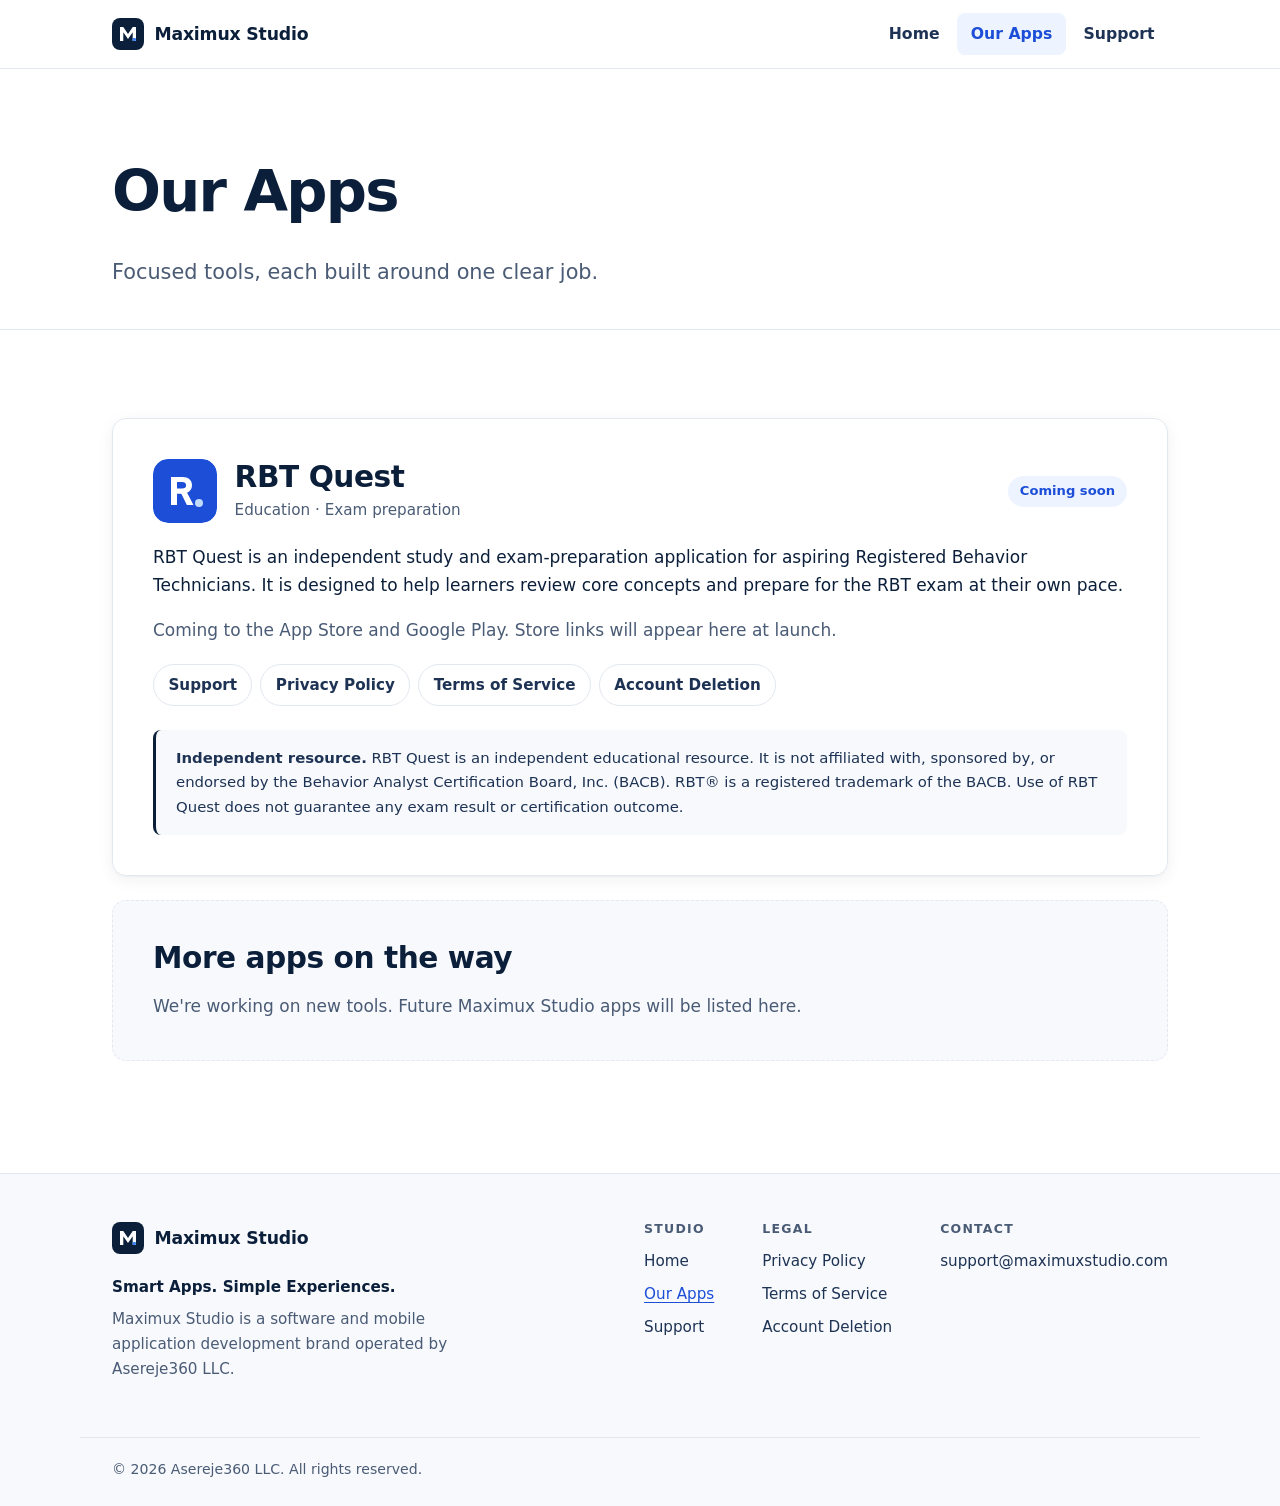
==== site/apps/index.html @ e8732eb9 "Add Maximux Studio static website (draft for review) Co-Authored-By: Claude Opus 5.5 <noreply@anthro" ====
<!doctype html>
<html lang="en">
<head>
  <meta charset="utf-8">
  <meta name="viewport" content="width=device-width, initial-scale=1">
  <meta http-equiv="Content-Security-Policy" content="default-src 'self'; img-src 'self' data:; style-src 'self'; script-src 'self'; base-uri 'self'; form-action 'none'; object-src 'none'">
  <meta name="referrer" content="strict-origin-when-cross-origin">
  <title>Our Apps | Maximux Studio</title>
  <meta name="description" content="Apps by Maximux Studio, including RBT Quest, an independent study and exam-preparation app for aspiring Registered Behavior Technicians.">
  <meta name="robots" content="index, follow">
  <link rel="canonical" href="https://www.maximuxstudio.com/apps/">
  <meta property="og:url" content="https://www.maximuxstudio.com/apps/">
  <meta property="og:type" content="website">
  <meta property="og:site_name" content="Maximux Studio">
  <meta property="og:title" content="Our Apps | Maximux Studio">
  <meta property="og:description" content="Apps by Maximux Studio, including RBT Quest, an independent study and exam-preparation app for aspiring Registered Behavior Technicians.">
  <meta name="twitter:card" content="summary">
  <meta name="theme-color" content="#FFFFFF">
  <meta name="color-scheme" content="light">
  <link rel="icon" href="../assets/img/favicon.svg" type="image/svg+xml">
  <link rel="stylesheet" href="../assets/css/styles.css">
  <script src="../assets/js/main.js" defer></script>
</head>
<body>
  <a class="skip-link" href="#main">Skip to main content</a>
  <header class="site-header">
    <div class="container header-inner">
      <a class="brand" href="../">
        <svg class="brand-mark" viewBox="0 0 32 32" width="32" height="32" aria-hidden="true" focusable="false"><rect width="32" height="32" rx="8" fill="#0B1F3A"/><path d="M8 23V9h3.3l4.7 6.9L20.7 9H24v14h-3.3v-8.7L16 21l-4.7-6.7V23z" fill="#fff"/><rect x="20.5" y="20" width="3.5" height="3" rx="1" fill="#3B82F6"/></svg>
        <span class="brand-name">Maximux Studio</span>
      </a>
      <button class="nav-toggle" type="button" aria-expanded="false" aria-controls="site-nav">
        <span class="nav-toggle-bars" aria-hidden="true"></span>
        <span class="sr-only">Menu</span>
      </button>
      <nav id="site-nav" class="site-nav" aria-label="Primary">
        <ul>
          <li><a href="../">Home</a></li>
          <li><a href="../apps/" aria-current="page">Our Apps</a></li>
          <li><a href="../support/">Support</a></li>
        </ul>
      </nav>
    </div>
  </header>
  
  <main id="main" tabindex="-1">
    <section class="page-header">
      <div class="container">
        <h1>Our Apps</h1>
        <p class="lead">Focused tools, each built around one clear job.</p>
      </div>
    </section>

    <section class="section" aria-label="App list">
      <div class="container">
        <article class="app-card" id="rbt-quest" aria-labelledby="rbt-quest-title">
          <div class="app-card-head">
            <svg class="app-icon" viewBox="0 0 64 64" width="64" height="64" aria-hidden="true" focusable="false"><rect width="64" height="64" rx="15" fill="#1D4ED8"/><path d="M18 46V18h11.5c6 0 9.5 3.2 9.5 8.3 0 3.6-1.8 6.2-4.9 7.4L40.5 46h-6.6l-5.6-11.3H24V46zm6-16.4h5.1c2.6 0 4-1.2 4-3.3s-1.4-3.3-4-3.3H24z" fill="#fff"/><circle cx="46" cy="44" r="4" fill="#BFDBFE"/></svg>
            <div>
              <h2 id="rbt-quest-title">RBT Quest</h2>
              <p class="meta">Education &middot; Exam preparation</p>
            </div>
            <span class="status">Coming soon</span>
          </div>
          <p>RBT Quest is an independent study and exam-preparation application for aspiring Registered Behavior Technicians. It is designed to help learners review core concepts and prepare for the RBT exam at their own pace.</p>
          <p class="store-note">Coming to the App Store and Google Play. Store links will appear here at launch.</p>
          <ul class="app-links">
            <li><a href="../support/">Support</a></li>
            <li><a href="../privacy/">Privacy Policy</a></li>
            <li><a href="../terms/">Terms of Service</a></li>
            <li><a href="../delete-account/">Account Deletion</a></li>
          </ul>
          <aside class="disclaimer" aria-label="Disclaimer">
      <p><strong>Independent resource.</strong> RBT Quest is an independent educational resource. It is not affiliated with, sponsored by, or endorsed by the Behavior Analyst Certification Board, Inc. (BACB). RBT&reg; is a registered trademark of the BACB. Use of RBT Quest does not guarantee any exam result or certification outcome.</p>
    </aside>
        </article>

        <article class="app-card app-card-placeholder" aria-labelledby="future-title">
          <h2 id="future-title">More apps on the way</h2>
          <p>We're working on new tools. Future Maximux Studio apps will be listed here.</p>
        </article>
      </div>
    </section>
  </main>
  <footer class="site-footer">
    <div class="container footer-inner">
      <div class="footer-brand">
        <a class="brand" href="../"><svg class="brand-mark" viewBox="0 0 32 32" width="32" height="32" aria-hidden="true" focusable="false"><rect width="32" height="32" rx="8" fill="#0B1F3A"/><path d="M8 23V9h3.3l4.7 6.9L20.7 9H24v14h-3.3v-8.7L16 21l-4.7-6.7V23z" fill="#fff"/><rect x="20.5" y="20" width="3.5" height="3" rx="1" fill="#3B82F6"/></svg><span class="brand-name">Maximux Studio</span></a>
        <p class="footer-tagline">Smart Apps. Simple Experiences.</p>
        <p class="footer-legal">Maximux Studio is a software and mobile application development brand operated by Asereje360 LLC.</p>
      </div>
      <nav class="footer-nav" aria-label="Footer">
        <div>
          <h2 class="footer-heading">Studio</h2>
          <ul>
          <li><a href="../">Home</a></li>
          <li><a href="../apps/" aria-current="page">Our Apps</a></li>
          <li><a href="../support/">Support</a></li>
          </ul>
        </div>
        <div>
          <h2 class="footer-heading">Legal</h2>
          <ul>
          <li><a href="../privacy/">Privacy Policy</a></li>
          <li><a href="../terms/">Terms of Service</a></li>
          <li><a href="../delete-account/">Account Deletion</a></li>
          </ul>
        </div>
        <div>
          <h2 class="footer-heading">Contact</h2>
          <ul>
            <li><a href="mailto:support@maximuxstudio.com">support@maximuxstudio.com</a></li>
          </ul>
        </div>
      </nav>
    </div>
    <div class="container footer-bottom">
      <p>&copy; 2026 Asereje360 LLC. All rights reserved.</p>
    </div>
  </footer>
</body>
</html>
---- site/assets/css/styles.css ----
/* Maximux Studio — site styles
   Palette: white background, navy text, restrained blue accent.
   No external fonts: the system UI stack keeps the site fast and private. */

:root {
  --navy: #0B1F3A;
  --navy-soft: #1E3354;
  --muted: #4A5B75;
  --blue: #1D4ED8;
  --blue-hover: #1E40AF;
  --blue-light: #3B82F6;
  --blue-tint: #EEF4FF;
  --bg: #FFFFFF;
  --bg-alt: #F7F9FC;
  --border: #E3E8F0;
  --todo-bg: #FFF8E6;
  --todo-border: #F2D58A;
  --todo-text: #6B4E00;

  --font: ui-sans-serif, system-ui, -apple-system, "Segoe UI", Roboto, "Helvetica Neue", Arial, sans-serif;
  --radius: 14px;
  --radius-sm: 8px;
  --container: 1120px;
  --narrow: 760px;
  --gutter: 16px;
  --shadow: 0 1px 2px rgba(11, 31, 58, .04), 0 4px 16px rgba(11, 31, 58, .06);
  color-scheme: light;
}

*, *::before, *::after { box-sizing: border-box; }

html { -webkit-text-size-adjust: 100%; scroll-behavior: smooth; scroll-padding-top: 88px; }
@media (prefers-reduced-motion: reduce) { html { scroll-behavior: auto; } }

body {
  margin: 0;
  font-family: var(--font);
  font-size: 1.0625rem;
  line-height: 1.65;
  color: var(--navy);
  background: var(--bg);
  text-rendering: optimizeLegibility;
  -webkit-font-smoothing: antialiased;
}

img, svg { display: block; max-width: 100%; }

h1, h2, h3 { line-height: 1.2; letter-spacing: -0.015em; margin: 0 0 .5em; color: var(--navy); }
h1 { font-size: clamp(2.1rem, 5.2vw, 3.6rem); font-weight: 750; letter-spacing: -0.03em; }
h2 { font-size: clamp(1.4rem, 2.6vw, 1.85rem); font-weight: 700; }
h3 { font-size: 1.15rem; font-weight: 650; }
p { margin: 0 0 1em; }

a { color: var(--blue); text-underline-offset: .18em; text-decoration-thickness: 1px; }
a:hover { color: var(--blue-hover); }
:focus-visible { outline: 3px solid var(--blue-light); outline-offset: 2px; border-radius: 4px; }

.sr-only {
  position: absolute; width: 1px; height: 1px; padding: 0; margin: -1px;
  overflow: hidden; clip: rect(0 0 0 0); white-space: nowrap; border: 0;
}

.skip-link {
  position: absolute; left: var(--gutter); top: -100px; z-index: 100;
  background: var(--navy); color: #fff; padding: .6rem 1rem; border-radius: var(--radius-sm);
  text-decoration: none; font-weight: 600;
}
.skip-link:focus { top: 12px; color: #fff; }

main:focus { outline: none; }

.container { width: 100%; max-width: var(--container); margin: 0 auto; padding: 0 var(--gutter); }
.narrow > * { max-width: var(--narrow); }
@media (min-width: 768px) { :root { --gutter: 32px; } }

/* ---------- Header ---------- */
.site-header {
  position: sticky; top: 0; z-index: 50;
  background: rgba(255, 255, 255, .92);
  backdrop-filter: saturate(180%) blur(10px);
  -webkit-backdrop-filter: saturate(180%) blur(10px);
  border-bottom: 1px solid var(--border);
}
.header-inner { display: flex; align-items: center; justify-content: space-between; min-height: 68px; gap: 1rem; }

.brand { display: inline-flex; align-items: center; gap: .65rem; color: var(--navy); text-decoration: none; font-weight: 700; }
.brand:hover { color: var(--navy); }
.brand-mark { width: 32px; height: 32px; flex: none; }
.brand-name { font-size: 1.08rem; letter-spacing: -0.01em; }

.site-nav ul { list-style: none; margin: 0; padding: 0; display: flex; gap: .25rem; }
.site-nav a {
  display: block; padding: .5rem .85rem; border-radius: var(--radius-sm);
  color: var(--navy-soft); text-decoration: none; font-weight: 550; font-size: .98rem;
}
.site-nav a:hover { background: var(--bg-alt); color: var(--navy); }
.site-nav a[aria-current="page"] { color: var(--blue); background: var(--blue-tint); }

.nav-toggle {
  display: none; width: 44px; height: 44px; border: 1px solid var(--border); border-radius: var(--radius-sm);
  background: var(--bg); cursor: pointer; align-items: center; justify-content: center;
}
.nav-toggle-bars, .nav-toggle-bars::before, .nav-toggle-bars::after {
  display: block; width: 18px; height: 2px; background: var(--navy); border-radius: 2px; position: relative;
  transition: transform .2s ease, background .2s ease;
}
.nav-toggle-bars::before, .nav-toggle-bars::after { content: ""; position: absolute; left: 0; }
.nav-toggle-bars::before { top: -6px; }
.nav-toggle-bars::after { top: 6px; }
.nav-toggle[aria-expanded="true"] .nav-toggle-bars { background: transparent; }
.nav-toggle[aria-expanded="true"] .nav-toggle-bars::before { transform: translateY(6px) rotate(45deg); }
.nav-toggle[aria-expanded="true"] .nav-toggle-bars::after { transform: translateY(-6px) rotate(-45deg); }

/* Mobile menu only collapses when JS is running; without JS the links stay visible. */
@media (max-width: 719px) {
  .js .nav-toggle { display: inline-flex; }
  .js .site-nav {
    position: absolute; left: 0; right: 0; top: 100%;
    background: var(--bg); border-bottom: 1px solid var(--border); box-shadow: var(--shadow);
    display: none;
  }
  .js .site-nav.is-open { display: block; }
  .js .site-nav ul { flex-direction: column; padding: .5rem var(--gutter) 1rem; }
  .js .site-nav a { padding: .8rem .85rem; font-size: 1.05rem; }
  html:not(.js) .header-inner { flex-wrap: wrap; padding-top: .5rem; padding-bottom: .5rem; }
}

/* ---------- Draft banner ---------- */
.draft-banner { background: var(--todo-bg); border-bottom: 1px solid var(--todo-border); color: var(--todo-text); font-size: .95rem; padding: .75rem 0; }

/* ---------- Hero ---------- */
.hero { padding: clamp(4rem, 11vw, 8.5rem) 0 clamp(3.5rem, 9vw, 7rem); position: relative; overflow: hidden; }
.hero::after {
  content: ""; position: absolute; right: -180px; top: -120px; width: 520px; height: 520px; border-radius: 50%;
  background: radial-gradient(circle, rgba(59, 130, 246, .10), rgba(59, 130, 246, 0) 70%);
  pointer-events: none;
}
.hero-inner { position: relative; z-index: 1; }
.hero h1 { max-width: 860px; }
.eyebrow { text-transform: uppercase; letter-spacing: .14em; font-size: .8rem; font-weight: 700; color: var(--blue); margin-bottom: 1.1rem; }
.accent { color: var(--blue); }
.lead { font-size: clamp(1.1rem, 2vw, 1.3rem); color: var(--muted); max-width: 640px; }
.hero .lead { margin-top: 1.25rem; }

.actions { display: flex; flex-wrap: wrap; gap: .75rem; margin-top: 2rem; }
.btn {
  display: inline-flex; align-items: center; justify-content: center; min-height: 48px; padding: .75rem 1.4rem;
  border-radius: 999px; font-weight: 650; text-decoration: none; border: 1.5px solid transparent;
  transition: background .15s ease, color .15s ease, border-color .15s ease;
}
.btn-primary { background: var(--blue); color: #fff; }
.btn-primary:hover { background: var(--blue-hover); color: #fff; }
.btn-secondary { background: var(--bg); color: var(--navy); border-color: var(--border); }
.btn-secondary:hover { border-color: var(--navy); color: var(--navy); }

/* ---------- Sections ---------- */
.section { padding: clamp(3rem, 7vw, 5.5rem) 0; }
.section-alt { background: var(--bg-alt); border-top: 1px solid var(--border); border-bottom: 1px solid var(--border); }
.section-title { margin-bottom: 1.75rem; }

.page-header { padding: clamp(3rem, 8vw, 5.5rem) 0 clamp(1.5rem, 4vw, 2.5rem); border-bottom: 1px solid var(--border); }
.page-header .lead { margin-bottom: 0; }
.meta { color: var(--muted); font-size: .95rem; margin-bottom: .5rem; }

.grid { display: grid; gap: 1.25rem; }
@media (min-width: 720px) { .grid-3 { grid-template-columns: repeat(3, 1fr); } }

.card { background: var(--bg); border: 1px solid var(--border); border-radius: var(--radius); padding: 1.6rem; }
.card p { color: var(--muted); margin: 0; }

/* Featured app (home) */
.feature {
  display: flex; gap: 1.5rem; align-items: flex-start;
  border: 1px solid var(--border); border-radius: var(--radius); padding: clamp(1.5rem, 4vw, 2.25rem);
  box-shadow: var(--shadow);
}
.feature-body p:last-of-type { margin-bottom: 1rem; }
.app-icon { width: 64px; height: 64px; flex: none; border-radius: 15px; }
@media (max-width: 519px) { .feature { flex-direction: column; } }

.link-arrow { font-weight: 650; text-decoration: none; }
.link-arrow::after { content: " →"; }
.link-arrow:hover { text-decoration: underline; }

/* Apps page */
.app-card {
  border: 1px solid var(--border); border-radius: var(--radius); padding: clamp(1.5rem, 4vw, 2.5rem);
  box-shadow: var(--shadow); margin-bottom: 1.5rem; scroll-margin-top: 96px;
}
.app-card-head { display: flex; align-items: center; gap: 1.1rem; margin-bottom: 1.25rem; flex-wrap: wrap; }
.app-card-head h2 { margin: 0; }
.app-card-head .meta { margin: .15rem 0 0; }
.status {
  margin-left: auto; font-size: .82rem; font-weight: 700; color: var(--blue); background: var(--blue-tint);
  padding: .3rem .75rem; border-radius: 999px;
}
.store-note { color: var(--muted); }
.app-links { list-style: none; padding: 0; margin: 1.25rem 0 1.5rem; display: flex; flex-wrap: wrap; gap: .5rem; }
.app-links a {
  display: inline-block; padding: .45rem .9rem; border: 1px solid var(--border); border-radius: 999px;
  text-decoration: none; font-size: .95rem; font-weight: 550; color: var(--navy-soft);
}
.app-links a:hover { border-color: var(--blue); color: var(--blue); }
.app-card-placeholder { border-style: dashed; box-shadow: none; background: var(--bg-alt); }
.app-card-placeholder p { color: var(--muted); margin: 0; }

.disclaimer {
  background: var(--bg-alt); border-left: 3px solid var(--navy); border-radius: var(--radius-sm);
  padding: 1rem 1.25rem; font-size: .93rem; color: var(--navy-soft);
}
.disclaimer p { margin: 0; }

/* Support */
.contact-card {
  background: var(--blue-tint); border: 1px solid #D6E4FF; border-radius: var(--radius);
  padding: clamp(1.5rem, 4vw, 2.25rem); margin-bottom: 2.5rem;
}
.contact-card h2 { margin-bottom: .25rem; }
.contact-card p { margin-bottom: .25rem; color: var(--muted); }
.contact-email { font-size: clamp(1.2rem, 3.5vw, 1.6rem); font-weight: 700; overflow-wrap: anywhere; }
.contact-email a { text-decoration: none; }
.contact-email a:hover { text-decoration: underline; }
.section h2 + p, .narrow > h2 { margin-top: 0; }
.narrow > h2 { margin-top: 2rem; }
.checklist { padding-left: 1.2rem; margin: 0 0 1em; }
.checklist li { margin-bottom: .35rem; }

/* Legal prose */
.prose h2 { font-size: 1.3rem; margin-top: 2.25rem; }
.toc { background: var(--bg-alt); border: 1px solid var(--border); border-radius: var(--radius); padding: 1.25rem 1.5rem; margin-bottom: 1rem; }
.toc h2 { font-size: .85rem; text-transform: uppercase; letter-spacing: .1em; color: var(--muted); margin: 0 0 .5rem; }
.toc ol { margin: 0; padding-left: 1.2rem; columns: 2 220px; column-gap: 2rem; }
.toc li { margin-bottom: .25rem; break-inside: avoid; }
.toc a { text-decoration: none; }
.toc a:hover { text-decoration: underline; }

.todo {
  background: var(--todo-bg); border: 1px dashed var(--todo-border); border-radius: var(--radius-sm);
  padding: .75rem 1rem; color: var(--todo-text); font-size: .95rem;
}
.todo-label {
  display: inline-block; font-size: .7rem; font-weight: 800; letter-spacing: .08em; text-transform: uppercase;
  background: var(--todo-border); color: var(--todo-text); padding: .1rem .45rem; border-radius: 4px; margin-right: .4rem;
}
.todo-inline { background: var(--todo-bg); color: var(--todo-text); padding: 0 .3rem; border-radius: 4px; }

/* ---------- Footer ---------- */
.site-footer { border-top: 1px solid var(--border); background: var(--bg-alt); padding: 3rem 0 1.5rem; margin-top: 0; font-size: .95rem; }
.footer-inner { display: grid; gap: 2rem; }
@media (min-width: 860px) { .footer-inner { grid-template-columns: 1.2fr 2fr; } }
.footer-tagline { font-weight: 600; margin: .85rem 0 .4rem; }
.footer-legal { color: var(--muted); max-width: 360px; }
.footer-nav { display: flex; flex-wrap: wrap; gap: 1.5rem 3rem; }
@media (min-width: 860px) { .footer-nav { justify-content: flex-end; } }
.footer-heading { font-size: .78rem; text-transform: uppercase; letter-spacing: .1em; color: var(--muted); margin-bottom: .75rem; }
.footer-nav ul { list-style: none; margin: 0; padding: 0; }
.footer-nav li { margin-bottom: .5rem; }
.footer-nav a { color: var(--navy-soft); text-decoration: none; overflow-wrap: break-word; }
.footer-nav a:hover, .footer-nav a[aria-current="page"] { color: var(--blue); text-decoration: underline; }
.footer-bottom { border-top: 1px solid var(--border); margin-top: 2.5rem; padding-top: 1.25rem; color: var(--muted); font-size: .88rem; }
.footer-bottom p { margin: 0; }

@media print {
  .site-header, .site-footer, .skip-link, .draft-banner { display: none; }
  a { color: inherit; }
}
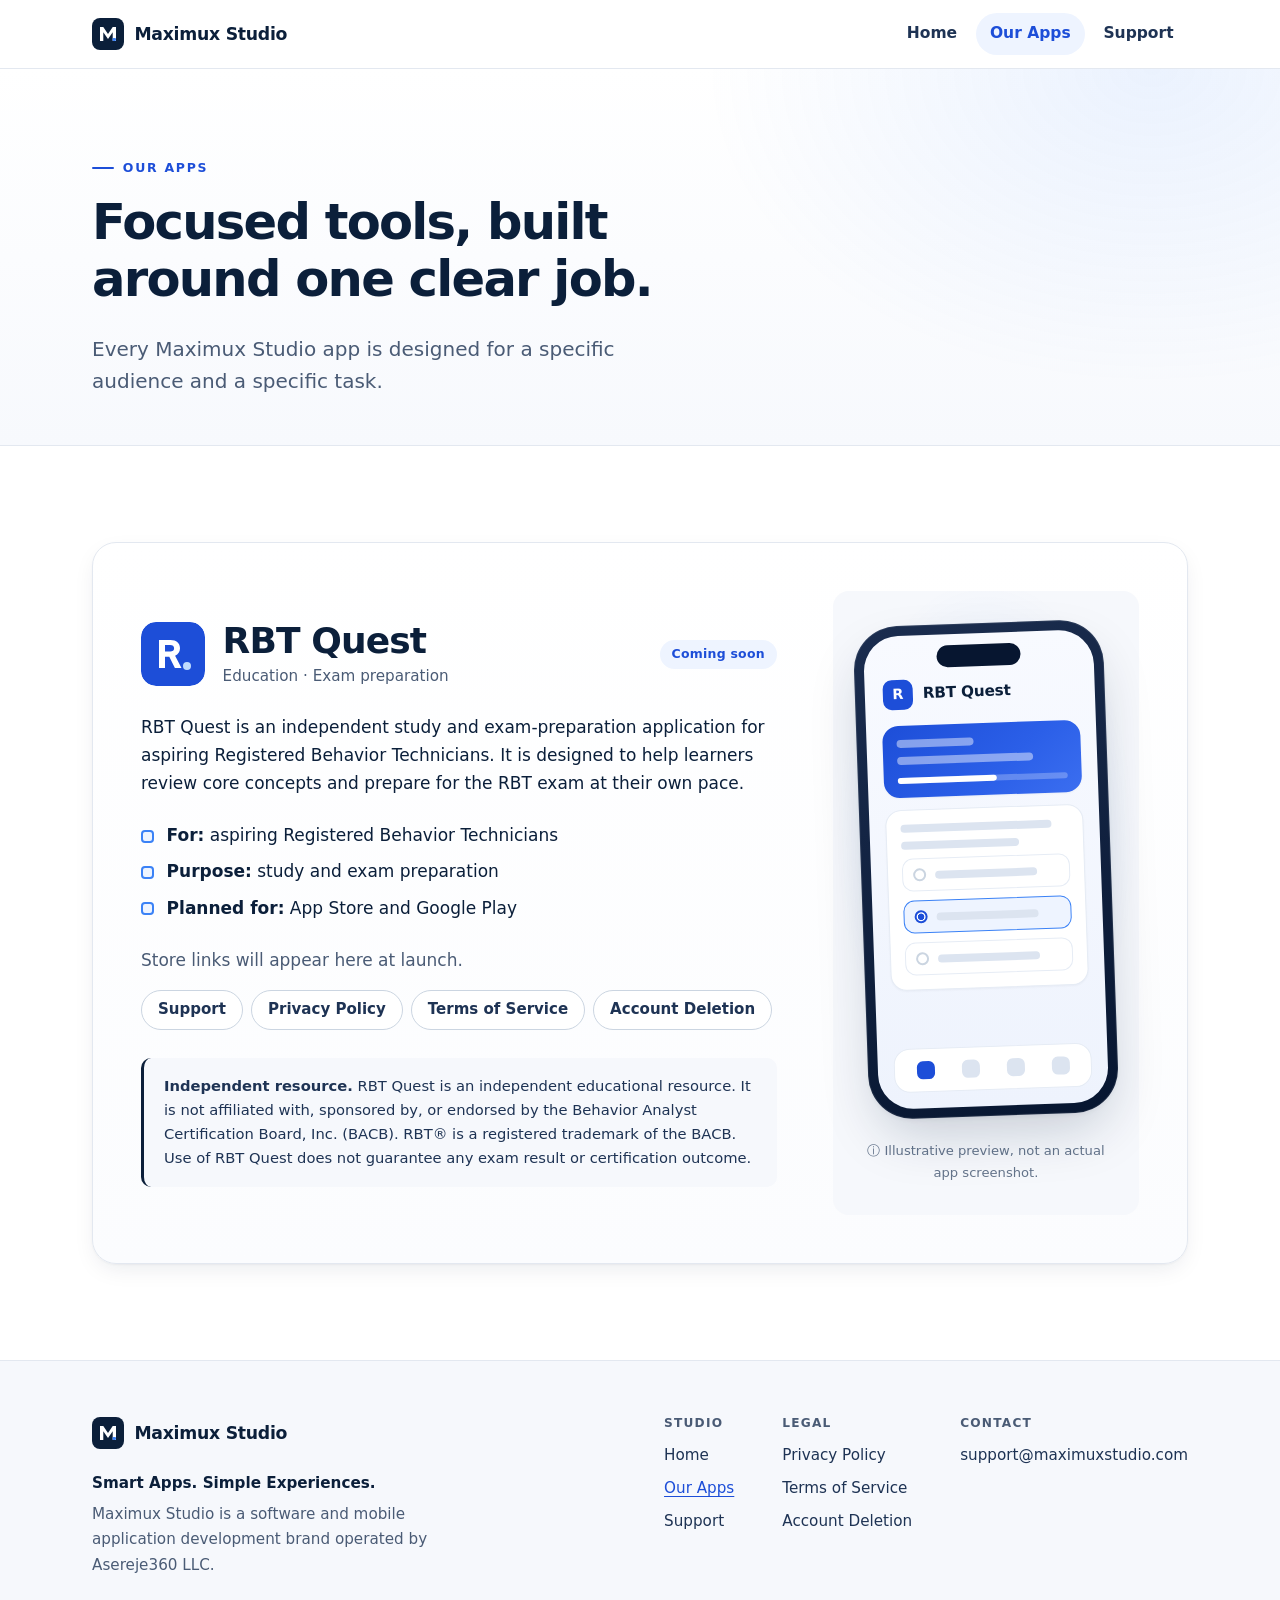
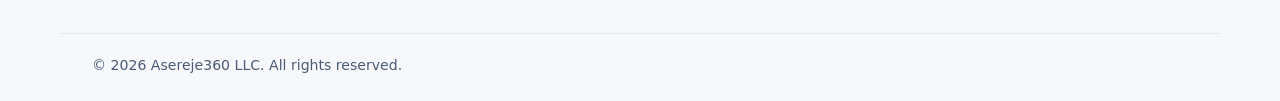
==== commit 3933c9a2: "Refine visual design: split hero with illustrative preview, featured app panel, refreshed Apps and S" ====
--- a/site/apps/index.html
+++ b/site/apps/index.html
@@ -46,38 +46,69 @@
   <main id="main" tabindex="-1">
     <section class="page-header">
       <div class="container">
-        <h1>Our Apps</h1>
-        <p class="lead">Focused tools, each built around one clear job.</p>
+        <p class="eyebrow">Our Apps</p>
+        <h1>Focused tools, built around one clear job.</h1>
+        <p class="lead">Every Maximux Studio app is designed for a specific audience and a specific task.</p>
       </div>
     </section>
 
     <section class="section" aria-label="App list">
       <div class="container">
         <article class="app-card" id="rbt-quest" aria-labelledby="rbt-quest-title">
-          <div class="app-card-head">
-            <svg class="app-icon" viewBox="0 0 64 64" width="64" height="64" aria-hidden="true" focusable="false"><rect width="64" height="64" rx="15" fill="#1D4ED8"/><path d="M18 46V18h11.5c6 0 9.5 3.2 9.5 8.3 0 3.6-1.8 6.2-4.9 7.4L40.5 46h-6.6l-5.6-11.3H24V46zm6-16.4h5.1c2.6 0 4-1.2 4-3.3s-1.4-3.3-4-3.3H24z" fill="#fff"/><circle cx="46" cy="44" r="4" fill="#BFDBFE"/></svg>
-            <div>
-              <h2 id="rbt-quest-title">RBT Quest</h2>
-              <p class="meta">Education &middot; Exam preparation</p>
+          <div class="app-card-main">
+            <div class="app-card-head">
+              <svg class="app-icon" viewBox="0 0 64 64" width="64" height="64" aria-hidden="true" focusable="false"><rect width="64" height="64" rx="15" fill="#1D4ED8"/><path d="M18 46V18h11.5c6 0 9.5 3.2 9.5 8.3 0 3.6-1.8 6.2-4.9 7.4L40.5 46h-6.6l-5.6-11.3H24V46zm6-16.4h5.1c2.6 0 4-1.2 4-3.3s-1.4-3.3-4-3.3H24z" fill="#fff"/><circle cx="46" cy="44" r="4" fill="#BFDBFE"/></svg>
+              <div>
+                <h2 id="rbt-quest-title">RBT Quest</h2>
+                <p class="meta">Education &middot; Exam preparation</p>
+              </div>
+              <span class="status">Coming soon</span>
             </div>
-            <span class="status">Coming soon</span>
+            <p>RBT Quest is an independent study and exam-preparation application for aspiring Registered Behavior Technicians. It is designed to help learners review core concepts and prepare for the RBT exam at their own pace.</p>
+            <ul class="app-facts">
+              <li><strong>For:</strong> aspiring Registered Behavior Technicians</li>
+              <li><strong>Purpose:</strong> study and exam preparation</li>
+              <li><strong>Planned for:</strong> App Store and Google Play</li>
+            </ul>
+            <p class="store-note">Store links will appear here at launch.</p>
+            <ul class="app-links" aria-label="RBT Quest resources">
+              <li><a href="../support/">Support</a></li>
+              <li><a href="../privacy/">Privacy Policy</a></li>
+              <li><a href="../terms/">Terms of Service</a></li>
+              <li><a href="../delete-account/">Account Deletion</a></li>
+            </ul>
+            <aside class="disclaimer" aria-label="Disclaimer">
+              <p><strong>Independent resource.</strong> RBT Quest is an independent educational resource. It is not affiliated with, sponsored by, or endorsed by the Behavior Analyst Certification Board, Inc. (BACB). RBT&reg; is a registered trademark of the BACB. Use of RBT Quest does not guarantee any exam result or certification outcome.</p>
+            </aside>
           </div>
-          <p>RBT Quest is an independent study and exam-preparation application for aspiring Registered Behavior Technicians. It is designed to help learners review core concepts and prepare for the RBT exam at their own pace.</p>
-          <p class="store-note">Coming to the App Store and Google Play. Store links will appear here at launch.</p>
-          <ul class="app-links">
-            <li><a href="../support/">Support</a></li>
-            <li><a href="../privacy/">Privacy Policy</a></li>
-            <li><a href="../terms/">Terms of Service</a></li>
-            <li><a href="../delete-account/">Account Deletion</a></li>
-          </ul>
-          <aside class="disclaimer" aria-label="Disclaimer">
-      <p><strong>Independent resource.</strong> RBT Quest is an independent educational resource. It is not affiliated with, sponsored by, or endorsed by the Behavior Analyst Certification Board, Inc. (BACB). RBT&reg; is a registered trademark of the BACB. Use of RBT Quest does not guarantee any exam result or certification outcome.</p>
-    </aside>
-        </article>
-
-        <article class="app-card app-card-placeholder" aria-labelledby="future-title">
-          <h2 id="future-title">More apps on the way</h2>
-          <p>We're working on new tools. Future Maximux Studio apps will be listed here.</p>
+          <div class="app-card-visual">
+          <figure class="device device-sm">
+            <div class="device-frame" aria-hidden="true">
+              <div class="device-screen">
+                <div class="ds-notch"></div>
+                <div class="ds-header">
+                  <span class="ds-icon">R</span>
+                  <span class="ds-title">RBT Quest</span>
+                </div>
+                <div class="ds-card ds-card-accent">
+                  <span class="sk sk-light w45"></span>
+                  <span class="sk sk-light w80"></span>
+                  <span class="ds-progress"><span></span></span>
+                </div>
+                <div class="ds-card">
+                  <span class="sk w90"></span>
+                  <span class="sk w70"></span>
+                  <span class="ds-option"><span class="ds-radio"></span><span class="sk w60"></span></span>
+                  <span class="ds-option is-selected"><span class="ds-radio"></span><span class="sk w70"></span></span>
+                  <span class="ds-option"><span class="ds-radio"></span><span class="sk w50"></span></span>
+                </div>
+                <div class="ds-tiles"><span class="ds-tile"><span class="sk w60"></span><span class="sk w80"></span></span><span class="ds-tile"><span class="sk w50"></span><span class="sk w70"></span></span></div>
+                <div class="ds-tabbar"><span class="is-active"></span><span></span><span></span><span></span></div>
+              </div>
+            </div>
+            <figcaption class="device-caption">Illustrative preview, not an actual app screenshot.</figcaption>
+          </figure>
+          </div>
         </article>
       </div>
     </section>
--- a/site/assets/css/styles.css
+++ b/site/assets/css/styles.css
@@ -1,37 +1,45 @@
 /* Maximux Studio — site styles
-   Palette: white background, navy text, restrained blue accent.
-   No external fonts: the system UI stack keeps the site fast and private. */
-
+   Palette: white, deep navy, royal blue. System fonts only (fast, private, no external requests).
+   Sections: tokens · base · layout · header · buttons · hero · device preview · featured app ·
+             principles · about · page header · apps · support · legal · footer · motion · print */
+
+/* ---------- Tokens ---------- */
 :root {
+  --navy-900: #071630;
   --navy: #0B1F3A;
-  --navy-soft: #1E3354;
+  --navy-700: #1E3354;
   --muted: #4A5B75;
+  --subtle: #64748B;
   --blue: #1D4ED8;
-  --blue-hover: #1E40AF;
-  --blue-light: #3B82F6;
-  --blue-tint: #EEF4FF;
+  --blue-700: #1E40AF;
+  --blue-500: #3B82F6;
+  --blue-200: #BFDBFE;
+  --blue-50: #EEF4FF;
   --bg: #FFFFFF;
-  --bg-alt: #F7F9FC;
+  --bg-alt: #F6F8FC;
   --border: #E3E8F0;
+  --border-strong: #CBD5E1;
   --todo-bg: #FFF8E6;
   --todo-border: #F2D58A;
   --todo-text: #6B4E00;
 
   --font: ui-sans-serif, system-ui, -apple-system, "Segoe UI", Roboto, "Helvetica Neue", Arial, sans-serif;
-  --radius: 14px;
-  --radius-sm: 8px;
-  --container: 1120px;
+  --radius-lg: 24px;
+  --radius: 16px;
+  --radius-sm: 10px;
+  --container: 1160px;
   --narrow: 760px;
-  --gutter: 16px;
-  --shadow: 0 1px 2px rgba(11, 31, 58, .04), 0 4px 16px rgba(11, 31, 58, .06);
+  --gutter: 20px;
+  --shadow-sm: 0 1px 2px rgba(11, 31, 58, .05);
+  --shadow: 0 1px 2px rgba(11, 31, 58, .04), 0 8px 24px -6px rgba(11, 31, 58, .10);
+  --shadow-lg: 0 2px 4px rgba(11, 31, 58, .04), 0 24px 56px -12px rgba(11, 31, 58, .22);
   color-scheme: light;
 }
-
+@media (min-width: 768px) { :root { --gutter: 32px; } }
+
+/* ---------- Base ---------- */
 *, *::before, *::after { box-sizing: border-box; }
-
 html { -webkit-text-size-adjust: 100%; scroll-behavior: smooth; scroll-padding-top: 88px; }
-@media (prefers-reduced-motion: reduce) { html { scroll-behavior: auto; } }
-
 body {
   margin: 0;
   font-family: var(--font);
@@ -42,59 +50,67 @@
   text-rendering: optimizeLegibility;
   -webkit-font-smoothing: antialiased;
 }
-
 img, svg { display: block; max-width: 100%; }
 
-h1, h2, h3 { line-height: 1.2; letter-spacing: -0.015em; margin: 0 0 .5em; color: var(--navy); }
-h1 { font-size: clamp(2.1rem, 5.2vw, 3.6rem); font-weight: 750; letter-spacing: -0.03em; }
-h2 { font-size: clamp(1.4rem, 2.6vw, 1.85rem); font-weight: 700; }
-h3 { font-size: 1.15rem; font-weight: 650; }
-p { margin: 0 0 1em; }
-
-a { color: var(--blue); text-underline-offset: .18em; text-decoration-thickness: 1px; }
-a:hover { color: var(--blue-hover); }
-:focus-visible { outline: 3px solid var(--blue-light); outline-offset: 2px; border-radius: 4px; }
+h1, h2, h3 { line-height: 1.15; margin: 0 0 .5em; color: var(--navy); text-wrap: balance; }
+h1 { font-size: clamp(2.3rem, 5.4vw, 3.9rem); font-weight: 800; letter-spacing: -0.035em; }
+h2 { font-size: clamp(1.6rem, 3vw, 2.25rem); font-weight: 750; letter-spacing: -0.025em; }
+h3 { font-size: 1.1rem; font-weight: 700; letter-spacing: -0.01em; }
+p { margin: 0 0 1em; text-wrap: pretty; }
+
+a { color: var(--blue); text-underline-offset: .2em; text-decoration-thickness: 1px; }
+a:hover { color: var(--blue-700); }
+:focus-visible { outline: 3px solid var(--blue-500); outline-offset: 3px; border-radius: 6px; }
 
 .sr-only {
   position: absolute; width: 1px; height: 1px; padding: 0; margin: -1px;
   overflow: hidden; clip: rect(0 0 0 0); white-space: nowrap; border: 0;
 }
-
 .skip-link {
   position: absolute; left: var(--gutter); top: -100px; z-index: 100;
   background: var(--navy); color: #fff; padding: .6rem 1rem; border-radius: var(--radius-sm);
   text-decoration: none; font-weight: 600;
 }
 .skip-link:focus { top: 12px; color: #fff; }
-
 main:focus { outline: none; }
 
+.eyebrow {
+  display: inline-flex; align-items: center; gap: .55rem;
+  text-transform: uppercase; letter-spacing: .14em; font-size: .78rem; font-weight: 750;
+  color: var(--blue); margin: 0 0 1rem;
+}
+.eyebrow::before { content: ""; width: 22px; height: 2px; border-radius: 2px; background: currentColor; }
+.accent { color: var(--blue); }
+.lead { font-size: clamp(1.1rem, 1.9vw, 1.25rem); line-height: 1.6; color: var(--muted); max-width: 600px; }
+.meta { color: var(--muted); font-size: .95rem; margin-bottom: .5rem; }
+
+/* ---------- Layout ---------- */
 .container { width: 100%; max-width: var(--container); margin: 0 auto; padding: 0 var(--gutter); }
 .narrow > * { max-width: var(--narrow); }
-@media (min-width: 768px) { :root { --gutter: 32px; } }
+.section { padding: clamp(3.5rem, 8vw, 6rem) 0; }
+.section-alt { background: var(--bg-alt); }
 
 /* ---------- Header ---------- */
 .site-header {
   position: sticky; top: 0; z-index: 50;
-  background: rgba(255, 255, 255, .92);
-  backdrop-filter: saturate(180%) blur(10px);
-  -webkit-backdrop-filter: saturate(180%) blur(10px);
+  background: rgba(255, 255, 255, .9);
+  backdrop-filter: saturate(180%) blur(12px);
+  -webkit-backdrop-filter: saturate(180%) blur(12px);
   border-bottom: 1px solid var(--border);
 }
 .header-inner { display: flex; align-items: center; justify-content: space-between; min-height: 68px; gap: 1rem; }
-
-.brand { display: inline-flex; align-items: center; gap: .65rem; color: var(--navy); text-decoration: none; font-weight: 700; }
+.brand { display: inline-flex; align-items: center; gap: .65rem; color: var(--navy); text-decoration: none; font-weight: 750; }
 .brand:hover { color: var(--navy); }
 .brand-mark { width: 32px; height: 32px; flex: none; }
-.brand-name { font-size: 1.08rem; letter-spacing: -0.01em; }
+.brand-name { font-size: 1.08rem; letter-spacing: -0.015em; }
 
 .site-nav ul { list-style: none; margin: 0; padding: 0; display: flex; gap: .25rem; }
 .site-nav a {
-  display: block; padding: .5rem .85rem; border-radius: var(--radius-sm);
-  color: var(--navy-soft); text-decoration: none; font-weight: 550; font-size: .98rem;
+  display: block; padding: .5rem .9rem; border-radius: 999px;
+  color: var(--navy-700); text-decoration: none; font-weight: 600; font-size: .97rem;
 }
 .site-nav a:hover { background: var(--bg-alt); color: var(--navy); }
-.site-nav a[aria-current="page"] { color: var(--blue); background: var(--blue-tint); }
+.site-nav a[aria-current="page"] { color: var(--blue); background: var(--blue-50); }
 
 .nav-toggle {
   display: none; width: 44px; height: 44px; border: 1px solid var(--border); border-radius: var(--radius-sm);
@@ -111,7 +127,7 @@
 .nav-toggle[aria-expanded="true"] .nav-toggle-bars::before { transform: translateY(6px) rotate(45deg); }
 .nav-toggle[aria-expanded="true"] .nav-toggle-bars::after { transform: translateY(-6px) rotate(-45deg); }
 
-/* Mobile menu only collapses when JS is running; without JS the links stay visible. */
+/* The mobile menu collapses only when JS runs; without JS the links stay visible. */
 @media (max-width: 719px) {
   .js .nav-toggle { display: inline-flex; }
   .js .site-nav {
@@ -120,120 +136,244 @@
     display: none;
   }
   .js .site-nav.is-open { display: block; }
-  .js .site-nav ul { flex-direction: column; padding: .5rem var(--gutter) 1rem; }
-  .js .site-nav a { padding: .8rem .85rem; font-size: 1.05rem; }
+  .js .site-nav ul { flex-direction: column; padding: .5rem var(--gutter) 1rem; gap: .15rem; }
+  .js .site-nav a { padding: .8rem 1rem; font-size: 1.05rem; border-radius: var(--radius-sm); }
   html:not(.js) .header-inner { flex-wrap: wrap; padding-top: .5rem; padding-bottom: .5rem; }
 }
 
-/* ---------- Draft banner ---------- */
 .draft-banner { background: var(--todo-bg); border-bottom: 1px solid var(--todo-border); color: var(--todo-text); font-size: .95rem; padding: .75rem 0; }
 
-/* ---------- Hero ---------- */
-.hero { padding: clamp(4rem, 11vw, 8.5rem) 0 clamp(3.5rem, 9vw, 7rem); position: relative; overflow: hidden; }
-.hero::after {
-  content: ""; position: absolute; right: -180px; top: -120px; width: 520px; height: 520px; border-radius: 50%;
-  background: radial-gradient(circle, rgba(59, 130, 246, .10), rgba(59, 130, 246, 0) 70%);
-  pointer-events: none;
-}
-.hero-inner { position: relative; z-index: 1; }
-.hero h1 { max-width: 860px; }
-.eyebrow { text-transform: uppercase; letter-spacing: .14em; font-size: .8rem; font-weight: 700; color: var(--blue); margin-bottom: 1.1rem; }
-.accent { color: var(--blue); }
-.lead { font-size: clamp(1.1rem, 2vw, 1.3rem); color: var(--muted); max-width: 640px; }
-.hero .lead { margin-top: 1.25rem; }
-
+/* ---------- Buttons ---------- */
 .actions { display: flex; flex-wrap: wrap; gap: .75rem; margin-top: 2rem; }
 .btn {
-  display: inline-flex; align-items: center; justify-content: center; min-height: 48px; padding: .75rem 1.4rem;
-  border-radius: 999px; font-weight: 650; text-decoration: none; border: 1.5px solid transparent;
-  transition: background .15s ease, color .15s ease, border-color .15s ease;
-}
-.btn-primary { background: var(--blue); color: #fff; }
-.btn-primary:hover { background: var(--blue-hover); color: #fff; }
-.btn-secondary { background: var(--bg); color: var(--navy); border-color: var(--border); }
+  display: inline-flex; align-items: center; justify-content: center; min-height: 48px; padding: .75rem 1.45rem;
+  border-radius: 999px; font-weight: 650; font-size: 1rem; text-decoration: none; border: 1.5px solid transparent;
+  transition: background .15s ease, color .15s ease, border-color .15s ease, box-shadow .15s ease, transform .15s ease;
+}
+.btn-primary {
+  background: linear-gradient(180deg, #2557E6, var(--blue)); color: #fff;
+  box-shadow: 0 1px 2px rgba(29, 78, 216, .25), 0 6px 16px -4px rgba(29, 78, 216, .45);
+}
+.btn-primary:hover { background: var(--blue-700); color: #fff; transform: translateY(-1px); }
+.btn-secondary { background: var(--bg); color: var(--navy); border-color: var(--border-strong); }
 .btn-secondary:hover { border-color: var(--navy); color: var(--navy); }
-
-/* ---------- Sections ---------- */
-.section { padding: clamp(3rem, 7vw, 5.5rem) 0; }
-.section-alt { background: var(--bg-alt); border-top: 1px solid var(--border); border-bottom: 1px solid var(--border); }
-.section-title { margin-bottom: 1.75rem; }
-
-.page-header { padding: clamp(3rem, 8vw, 5.5rem) 0 clamp(1.5rem, 4vw, 2.5rem); border-bottom: 1px solid var(--border); }
+.btn-light { background: #fff; color: var(--navy); }
+.btn-light:hover { background: var(--blue-50); color: var(--navy); }
+
+/* ---------- Hero ---------- */
+.hero {
+  position: relative; overflow: hidden;
+  padding: clamp(3rem, 8vw, 6rem) 0 clamp(3.5rem, 8vw, 6rem);
+  background:
+    radial-gradient(60% 70% at 85% 30%, rgba(59, 130, 246, .12), rgba(59, 130, 246, 0) 70%),
+    linear-gradient(180deg, #FFFFFF 0%, #F7F9FD 100%);
+}
+.hero::before { /* faint dot grid, decorative */
+  content: ""; position: absolute; inset: 0; pointer-events: none;
+  background-image: radial-gradient(rgba(11, 31, 58, .07) 1px, transparent 1px);
+  background-size: 22px 22px;
+  -webkit-mask-image: radial-gradient(55% 60% at 80% 40%, #000, transparent 75%);
+          mask-image: radial-gradient(55% 60% at 80% 40%, #000, transparent 75%);
+}
+.hero-grid { position: relative; display: grid; gap: 3rem; align-items: center; }
+.hero h1 { margin-bottom: .35em; }
+.hero .lead { margin-bottom: 0; }
+@media (min-width: 900px) {
+  .hero-grid { grid-template-columns: minmax(0, 1.15fr) minmax(0, .85fr); gap: 4rem; }
+}
+
+/* ---------- Device preview (illustrative, pure CSS) ---------- */
+.device { margin: 0 auto; width: min(100%, 300px); }
+.device-frame {
+  position: relative; padding: 10px; border-radius: 44px;
+  background: linear-gradient(160deg, #1B2D4F, var(--navy-900));
+  box-shadow: var(--shadow-lg), inset 0 0 0 1px rgba(255, 255, 255, .08);
+  transform: rotate(-2deg);
+}
+.device-screen {
+  position: relative; display: flex; flex-direction: column; gap: 12px;
+  aspect-ratio: 9 / 18.5; overflow: hidden; border-radius: 35px;
+  padding: 44px 16px 16px;
+  background: linear-gradient(180deg, #F8FAFF 0%, #EEF3FD 100%);
+}
+.ds-notch { position: absolute; top: 11px; left: 50%; transform: translateX(-50%); width: 84px; height: 22px; border-radius: 999px; background: var(--navy-900); }
+.ds-header { display: flex; align-items: center; gap: 10px; padding: 0 2px 4px; }
+.ds-icon {
+  display: grid; place-items: center; width: 30px; height: 30px; border-radius: 9px;
+  background: var(--blue); color: #fff; font-weight: 800; font-size: .9rem;
+}
+.ds-title { font-weight: 750; font-size: .95rem; letter-spacing: -0.01em; color: var(--navy); }
+.ds-card {
+  display: flex; flex-direction: column; gap: 9px;
+  background: #fff; border: 1px solid #E6ECF5; border-radius: 16px; padding: 14px;
+  box-shadow: 0 1px 2px rgba(11, 31, 58, .04);
+}
+.ds-card-accent { background: linear-gradient(140deg, var(--blue), #2B5FE8 60%, #3B6EF0); border: 0; }
+.sk { display: block; height: 8px; border-radius: 999px; background: #DCE4F0; }
+.sk-light { background: rgba(255, 255, 255, .45); }
+.w45 { width: 45%; } .w50 { width: 50%; } .w60 { width: 60%; } .w70 { width: 70%; } .w80 { width: 80%; } .w90 { width: 90%; }
+.ds-progress { display: block; height: 6px; border-radius: 999px; background: rgba(255, 255, 255, .25); margin-top: 4px; }
+.ds-progress span { display: block; width: 58%; height: 100%; border-radius: inherit; background: #fff; }
+.ds-option { display: flex; align-items: center; gap: 9px; padding: 9px 10px; border: 1px solid #E6ECF5; border-radius: 11px; }
+.ds-option .sk { flex: 1; max-width: 70%; }
+.ds-option.is-selected { border-color: var(--blue-500); background: var(--blue-50); }
+.ds-radio { width: 13px; height: 13px; flex: none; border-radius: 50%; border: 2px solid var(--border-strong); }
+.ds-option.is-selected .ds-radio { border-color: var(--blue); background: radial-gradient(circle, var(--blue) 0 3px, #fff 3.5px); }
+.ds-tabbar {
+  margin-top: auto; display: flex; justify-content: space-around; align-items: center;
+  padding: 12px 8px; background: #fff; border-radius: 16px; border: 1px solid #E6ECF5;
+}
+.ds-tabbar span { width: 18px; height: 18px; border-radius: 6px; background: #DCE4F0; }
+.ds-tabbar span.is-active { background: var(--blue); }
+.device-caption {
+  margin-top: 1.5rem; text-align: center; font-size: .82rem; color: var(--subtle);
+}
+.device-caption::before { content: "ⓘ "; }
+.device-sm { width: min(100%, 250px); }
+@media (max-width: 899px) { .hero .device { width: min(72%, 260px); } }
+.ds-tiles { display: grid; grid-template-columns: 1fr 1fr; gap: 10px; }
+.ds-tile { display: flex; flex-direction: column; gap: 8px; padding: 12px; background: #fff; border: 1px solid #E6ECF5; border-radius: 14px; }
+/* The screen's height follows its width (aspect-ratio); drop the filler tiles when it's too short to fit them. */
+.device-screen { container-type: size; }
+@container (max-height: 485px) { .ds-tiles { display: none; } }
+
+/* ---------- Featured app ---------- */
+.featured { padding: 0 0 clamp(3.5rem, 8vw, 6rem); background: #F7F9FD; }
+.featured-panel {
+  position: relative; overflow: hidden; display: grid; gap: 2.25rem;
+  padding: clamp(1.75rem, 5vw, 3.5rem);
+  border-radius: var(--radius-lg);
+  color: #DCE6F7;
+  background:
+    radial-gradient(80% 120% at 100% 0%, rgba(59, 130, 246, .35), rgba(59, 130, 246, 0) 60%),
+    linear-gradient(150deg, #10284B 0%, var(--navy) 55%, var(--navy-900) 100%);
+  box-shadow: var(--shadow-lg);
+}
+.featured-panel h2, .featured-panel h3 { color: #fff; }
+.eyebrow-light { color: var(--blue-200); }
+.featured-title { display: flex; align-items: center; gap: 1rem; margin-bottom: 1.1rem; }
+.featured-title h2 { margin: 0 0 .35rem; }
+.featured-title .app-icon { box-shadow: 0 0 0 4px rgba(255, 255, 255, .08); }
+.featured-lead { font-size: clamp(1.1rem, 2vw, 1.3rem); line-height: 1.55; color: #fff; max-width: 520px; margin-bottom: 1.75rem; }
+.featured-points { list-style: none; margin: 0; padding: 0; display: grid; gap: 1px; background: rgba(255, 255, 255, .1); border-radius: var(--radius); overflow: hidden; align-self: center; }
+.featured-points li { padding: 1.15rem 1.35rem; background: rgba(11, 31, 58, .55); }
+.featured-points h3 { font-size: .8rem; text-transform: uppercase; letter-spacing: .1em; color: var(--blue-200); margin-bottom: .3rem; }
+.featured-points p { margin: 0; color: #fff; }
+.featured-note { grid-column: 1 / -1; margin: 0; padding-top: 1.5rem; border-top: 1px solid rgba(255, 255, 255, .12); font-size: .88rem; color: #B9C7DD; }
+.featured-note a { color: #fff; }
+@media (min-width: 900px) { .featured-panel { grid-template-columns: 1.1fr .9fr; gap: 3.5rem; } }
+
+.status {
+  display: inline-block; font-size: .78rem; font-weight: 700; letter-spacing: .02em;
+  color: var(--blue); background: var(--blue-50); padding: .28rem .75rem; border-radius: 999px; white-space: nowrap;
+}
+.status-light { color: #fff; background: rgba(255, 255, 255, .14); box-shadow: inset 0 0 0 1px rgba(255, 255, 255, .18); }
+.app-icon { width: 64px; height: 64px; flex: none; border-radius: 15px; }
+
+/* ---------- Principles ("How we build") ---------- */
+.principles-grid { display: grid; gap: 2.5rem; }
+.principles-intro p:last-child { color: var(--muted); max-width: 360px; }
+.principles-list { list-style: none; margin: 0; padding: 0; display: grid; gap: 0; }
+.principles-list li { display: grid; grid-template-columns: 3.25rem 1fr; column-gap: 1rem; padding: 1.5rem 0; border-top: 1px solid var(--border); }
+.principles-list li:last-child { border-bottom: 1px solid var(--border); }
+.principle-num { grid-row: span 2; font-size: .9rem; font-weight: 800; color: var(--blue); letter-spacing: .04em; padding-top: .15rem; font-variant-numeric: tabular-nums; }
+.principles-list h3 { margin-bottom: .3rem; }
+.principles-list p { margin: 0; color: var(--muted); }
+@media (min-width: 900px) { .principles-grid { grid-template-columns: .8fr 1.2fr; gap: 4rem; } }
+
+/* ---------- About ---------- */
+.about-grid { display: grid; gap: 2.5rem; align-items: center; }
+.about-grid > div > p { max-width: 520px; }
+.facts { margin: 0; background: #fff; border: 1px solid var(--border); border-radius: var(--radius); box-shadow: var(--shadow-sm); }
+.facts div { display: grid; grid-template-columns: 8.5rem 1fr; gap: 1rem; padding: 1rem 1.35rem; border-top: 1px solid var(--border); }
+.facts div:first-child { border-top: 0; }
+.facts dt { color: var(--subtle); font-size: .9rem; font-weight: 600; }
+.facts dd { margin: 0; font-weight: 600; overflow-wrap: anywhere; }
+@media (max-width: 479px) { .facts div { grid-template-columns: 1fr; gap: .1rem; } }
+@media (min-width: 900px) { .about-grid { grid-template-columns: 1fr 1fr; gap: 4rem; } }
+
+/* ---------- Page header (inner pages) ---------- */
+.page-header {
+  padding: clamp(3rem, 8vw, 5rem) 0 clamp(2rem, 5vw, 3rem);
+  background:
+    radial-gradient(50% 120% at 90% 0%, rgba(59, 130, 246, .10), rgba(59, 130, 246, 0) 70%),
+    linear-gradient(180deg, #FFFFFF, #F7F9FD);
+  border-bottom: 1px solid var(--border);
+}
+.page-header h1 { font-size: clamp(2rem, 4.6vw, 3.1rem); max-width: 820px; }
 .page-header .lead { margin-bottom: 0; }
-.meta { color: var(--muted); font-size: .95rem; margin-bottom: .5rem; }
-
-.grid { display: grid; gap: 1.25rem; }
-@media (min-width: 720px) { .grid-3 { grid-template-columns: repeat(3, 1fr); } }
-
-.card { background: var(--bg); border: 1px solid var(--border); border-radius: var(--radius); padding: 1.6rem; }
-.card p { color: var(--muted); margin: 0; }
-
-/* Featured app (home) */
-.feature {
-  display: flex; gap: 1.5rem; align-items: flex-start;
-  border: 1px solid var(--border); border-radius: var(--radius); padding: clamp(1.5rem, 4vw, 2.25rem);
-  box-shadow: var(--shadow);
-}
-.feature-body p:last-of-type { margin-bottom: 1rem; }
-.app-icon { width: 64px; height: 64px; flex: none; border-radius: 15px; }
-@media (max-width: 519px) { .feature { flex-direction: column; } }
-
-.link-arrow { font-weight: 650; text-decoration: none; }
-.link-arrow::after { content: " →"; }
-.link-arrow:hover { text-decoration: underline; }
-
-/* Apps page */
+
+/* ---------- Apps page ---------- */
 .app-card {
-  border: 1px solid var(--border); border-radius: var(--radius); padding: clamp(1.5rem, 4vw, 2.5rem);
-  box-shadow: var(--shadow); margin-bottom: 1.5rem; scroll-margin-top: 96px;
-}
-.app-card-head { display: flex; align-items: center; gap: 1.1rem; margin-bottom: 1.25rem; flex-wrap: wrap; }
+  display: grid; gap: 2.5rem; align-items: center;
+  border: 1px solid var(--border); border-radius: var(--radius-lg); padding: clamp(1.5rem, 4vw, 3rem);
+  background: linear-gradient(180deg, #fff, #FBFCFE); box-shadow: var(--shadow); scroll-margin-top: 96px;
+}
+.app-card-head { display: flex; align-items: center; gap: 1.1rem; margin-bottom: 1.5rem; flex-wrap: wrap; }
 .app-card-head h2 { margin: 0; }
-.app-card-head .meta { margin: .15rem 0 0; }
-.status {
-  margin-left: auto; font-size: .82rem; font-weight: 700; color: var(--blue); background: var(--blue-tint);
-  padding: .3rem .75rem; border-radius: 999px;
-}
-.store-note { color: var(--muted); }
-.app-links { list-style: none; padding: 0; margin: 1.25rem 0 1.5rem; display: flex; flex-wrap: wrap; gap: .5rem; }
+.app-card-head .meta { margin: .2rem 0 0; }
+.app-card-head .status { margin-left: auto; }
+.app-facts { list-style: none; padding: 0; margin: 1.5rem 0; display: grid; gap: .5rem; }
+.app-facts li { padding-left: 1.6rem; position: relative; }
+.app-facts li::before {
+  content: ""; position: absolute; left: 0; top: .5em; width: .8rem; height: .8rem; border-radius: 4px;
+  background: var(--blue-50); box-shadow: inset 0 0 0 2px var(--blue-500);
+}
+.store-note { color: var(--muted); margin-bottom: 1rem; }
+.app-links { list-style: none; padding: 0; margin: 0 0 1.75rem; display: flex; flex-wrap: wrap; gap: .5rem; }
 .app-links a {
-  display: inline-block; padding: .45rem .9rem; border: 1px solid var(--border); border-radius: 999px;
-  text-decoration: none; font-size: .95rem; font-weight: 550; color: var(--navy-soft);
+  display: inline-flex; align-items: center; min-height: 40px; padding: .4rem 1rem; border: 1px solid var(--border-strong); border-radius: 999px;
+  text-decoration: none; font-size: .94rem; font-weight: 600; color: var(--navy-700); background: #fff;
 }
 .app-links a:hover { border-color: var(--blue); color: var(--blue); }
-.app-card-placeholder { border-style: dashed; box-shadow: none; background: var(--bg-alt); }
-.app-card-placeholder p { color: var(--muted); margin: 0; }
+.app-card-visual { padding: 2rem 1rem; border-radius: var(--radius); background: radial-gradient(70% 60% at 50% 40%, rgba(59, 130, 246, .14), rgba(59, 130, 246, 0) 70%), var(--bg-alt); }
+@media (min-width: 900px) { .app-card { grid-template-columns: 1.35fr .65fr; gap: 3.5rem; } }
 
 .disclaimer {
   background: var(--bg-alt); border-left: 3px solid var(--navy); border-radius: var(--radius-sm);
-  padding: 1rem 1.25rem; font-size: .93rem; color: var(--navy-soft);
+  padding: 1rem 1.25rem; font-size: .92rem; color: var(--navy-700);
 }
 .disclaimer p { margin: 0; }
 
-/* Support */
+/* ---------- Support ---------- */
+.support-grid { display: grid; gap: 2.5rem; }
+@media (min-width: 900px) { .support-grid { grid-template-columns: 1.4fr .9fr; gap: 4rem; align-items: start; } }
 .contact-card {
-  background: var(--blue-tint); border: 1px solid #D6E4FF; border-radius: var(--radius);
-  padding: clamp(1.5rem, 4vw, 2.25rem); margin-bottom: 2.5rem;
-}
-.contact-card h2 { margin-bottom: .25rem; }
-.contact-card p { margin-bottom: .25rem; color: var(--muted); }
-.contact-email { font-size: clamp(1.2rem, 3.5vw, 1.6rem); font-weight: 700; overflow-wrap: anywhere; }
-.contact-email a { text-decoration: none; }
-.contact-email a:hover { text-decoration: underline; }
-.section h2 + p, .narrow > h2 { margin-top: 0; }
+  position: relative; overflow: hidden; margin-bottom: 2.75rem;
+  padding: clamp(1.75rem, 4vw, 2.5rem); border-radius: var(--radius-lg); color: #DCE6F7;
+  background:
+    radial-gradient(70% 140% at 100% 0%, rgba(59, 130, 246, .35), rgba(59, 130, 246, 0) 60%),
+    linear-gradient(150deg, #10284B, var(--navy) 60%, var(--navy-900));
+  box-shadow: var(--shadow-lg);
+}
+.contact-label { text-transform: uppercase; letter-spacing: .12em; font-size: .78rem; font-weight: 700; color: var(--blue-200); margin-bottom: .5rem; }
+.contact-email { font-size: clamp(1.25rem, 3.6vw, 1.85rem); font-weight: 750; letter-spacing: -0.01em; overflow-wrap: break-word; margin-bottom: 1.5rem; }
+.contact-email a { color: #fff; text-decoration: none; }
+.contact-email a:hover { text-decoration: underline; color: #fff; }
+.support-main h2 { font-size: 1.45rem; }
+.checklist { list-style: none; padding: 0; margin: 0 0 1.25rem; display: grid; gap: .55rem; }
+.checklist li { position: relative; padding-left: 1.75rem; }
+.checklist li::before {
+  content: ""; position: absolute; left: .1rem; top: .45em; width: .55rem; height: .9rem;
+  border: solid var(--blue); border-width: 0 2.5px 2.5px 0; transform: rotate(45deg);
+}
+.note { font-size: .95rem; color: var(--muted); padding: .85rem 1rem; background: var(--bg-alt); border-radius: var(--radius-sm); }
+.support-side { display: grid; gap: 1rem; }
+.side-block { padding: 1.4rem 1.5rem; border: 1px solid var(--border); border-radius: var(--radius); background: #fff; }
+.side-block h2 { font-size: 1.05rem; margin-bottom: .45rem; }
+.side-block p { margin: 0; color: var(--muted); font-size: .97rem; }
+.side-block a { overflow-wrap: anywhere; }
+.side-links { list-style: none; margin: 0; padding: 0; display: grid; gap: .3rem; }
+
+/* ---------- Legal prose ---------- */
+.prose h2 { font-size: 1.3rem; margin-top: 2.25rem; letter-spacing: -0.015em; }
 .narrow > h2 { margin-top: 2rem; }
-.checklist { padding-left: 1.2rem; margin: 0 0 1em; }
-.checklist li { margin-bottom: .35rem; }
-
-/* Legal prose */
-.prose h2 { font-size: 1.3rem; margin-top: 2.25rem; }
 .toc { background: var(--bg-alt); border: 1px solid var(--border); border-radius: var(--radius); padding: 1.25rem 1.5rem; margin-bottom: 1rem; }
-.toc h2 { font-size: .85rem; text-transform: uppercase; letter-spacing: .1em; color: var(--muted); margin: 0 0 .5rem; }
+.toc h2 { font-size: .8rem; text-transform: uppercase; letter-spacing: .1em; color: var(--muted); margin: 0 0 .5rem; }
 .toc ol { margin: 0; padding-left: 1.2rem; columns: 2 220px; column-gap: 2rem; }
 .toc li { margin-bottom: .25rem; break-inside: avoid; }
 .toc a { text-decoration: none; }
 .toc a:hover { text-decoration: underline; }
-
 .todo {
   background: var(--todo-bg); border: 1px dashed var(--todo-border); border-radius: var(--radius-sm);
   padding: .75rem 1rem; color: var(--todo-text); font-size: .95rem;
@@ -244,23 +384,35 @@
 }
 .todo-inline { background: var(--todo-bg); color: var(--todo-text); padding: 0 .3rem; border-radius: 4px; }
 
+/* 404 and other simple pages reuse .page-header with .actions */
+
 /* ---------- Footer ---------- */
-.site-footer { border-top: 1px solid var(--border); background: var(--bg-alt); padding: 3rem 0 1.5rem; margin-top: 0; font-size: .95rem; }
+.site-footer { border-top: 1px solid var(--border); background: var(--bg-alt); padding: 3.5rem 0 1.5rem; font-size: .95rem; }
 .footer-inner { display: grid; gap: 2rem; }
 @media (min-width: 860px) { .footer-inner { grid-template-columns: 1.2fr 2fr; } }
-.footer-tagline { font-weight: 600; margin: .85rem 0 .4rem; }
+.footer-tagline { font-weight: 650; margin: .85rem 0 .4rem; }
 .footer-legal { color: var(--muted); max-width: 360px; }
 .footer-nav { display: flex; flex-wrap: wrap; gap: 1.5rem 3rem; }
 @media (min-width: 860px) { .footer-nav { justify-content: flex-end; } }
-.footer-heading { font-size: .78rem; text-transform: uppercase; letter-spacing: .1em; color: var(--muted); margin-bottom: .75rem; }
+.footer-heading { font-size: .76rem; text-transform: uppercase; letter-spacing: .1em; color: var(--muted); margin-bottom: .75rem; }
 .footer-nav ul { list-style: none; margin: 0; padding: 0; }
 .footer-nav li { margin-bottom: .5rem; }
-.footer-nav a { color: var(--navy-soft); text-decoration: none; overflow-wrap: break-word; }
+.footer-nav a { color: var(--navy-700); text-decoration: none; overflow-wrap: break-word; }
 .footer-nav a:hover, .footer-nav a[aria-current="page"] { color: var(--blue); text-decoration: underline; }
 .footer-bottom { border-top: 1px solid var(--border); margin-top: 2.5rem; padding-top: 1.25rem; color: var(--muted); font-size: .88rem; }
 .footer-bottom p { margin: 0; }
 
+/* ---------- Motion ---------- */
+@media (prefers-reduced-motion: reduce) {
+  html { scroll-behavior: auto; }
+  *, *::before, *::after { transition: none !important; animation: none !important; }
+  .btn-primary:hover { transform: none; }
+}
+
+/* ---------- Print ---------- */
 @media print {
-  .site-header, .site-footer, .skip-link, .draft-banner { display: none; }
+  .site-header, .site-footer, .skip-link, .draft-banner, .hero-visual, .app-card-visual { display: none; }
+  .featured-panel, .contact-card { background: none; color: inherit; box-shadow: none; border: 1px solid #ccc; }
+  .featured-panel h2, .featured-panel h3, .featured-points p, .featured-lead, .contact-email a { color: inherit; }
   a { color: inherit; }
 }
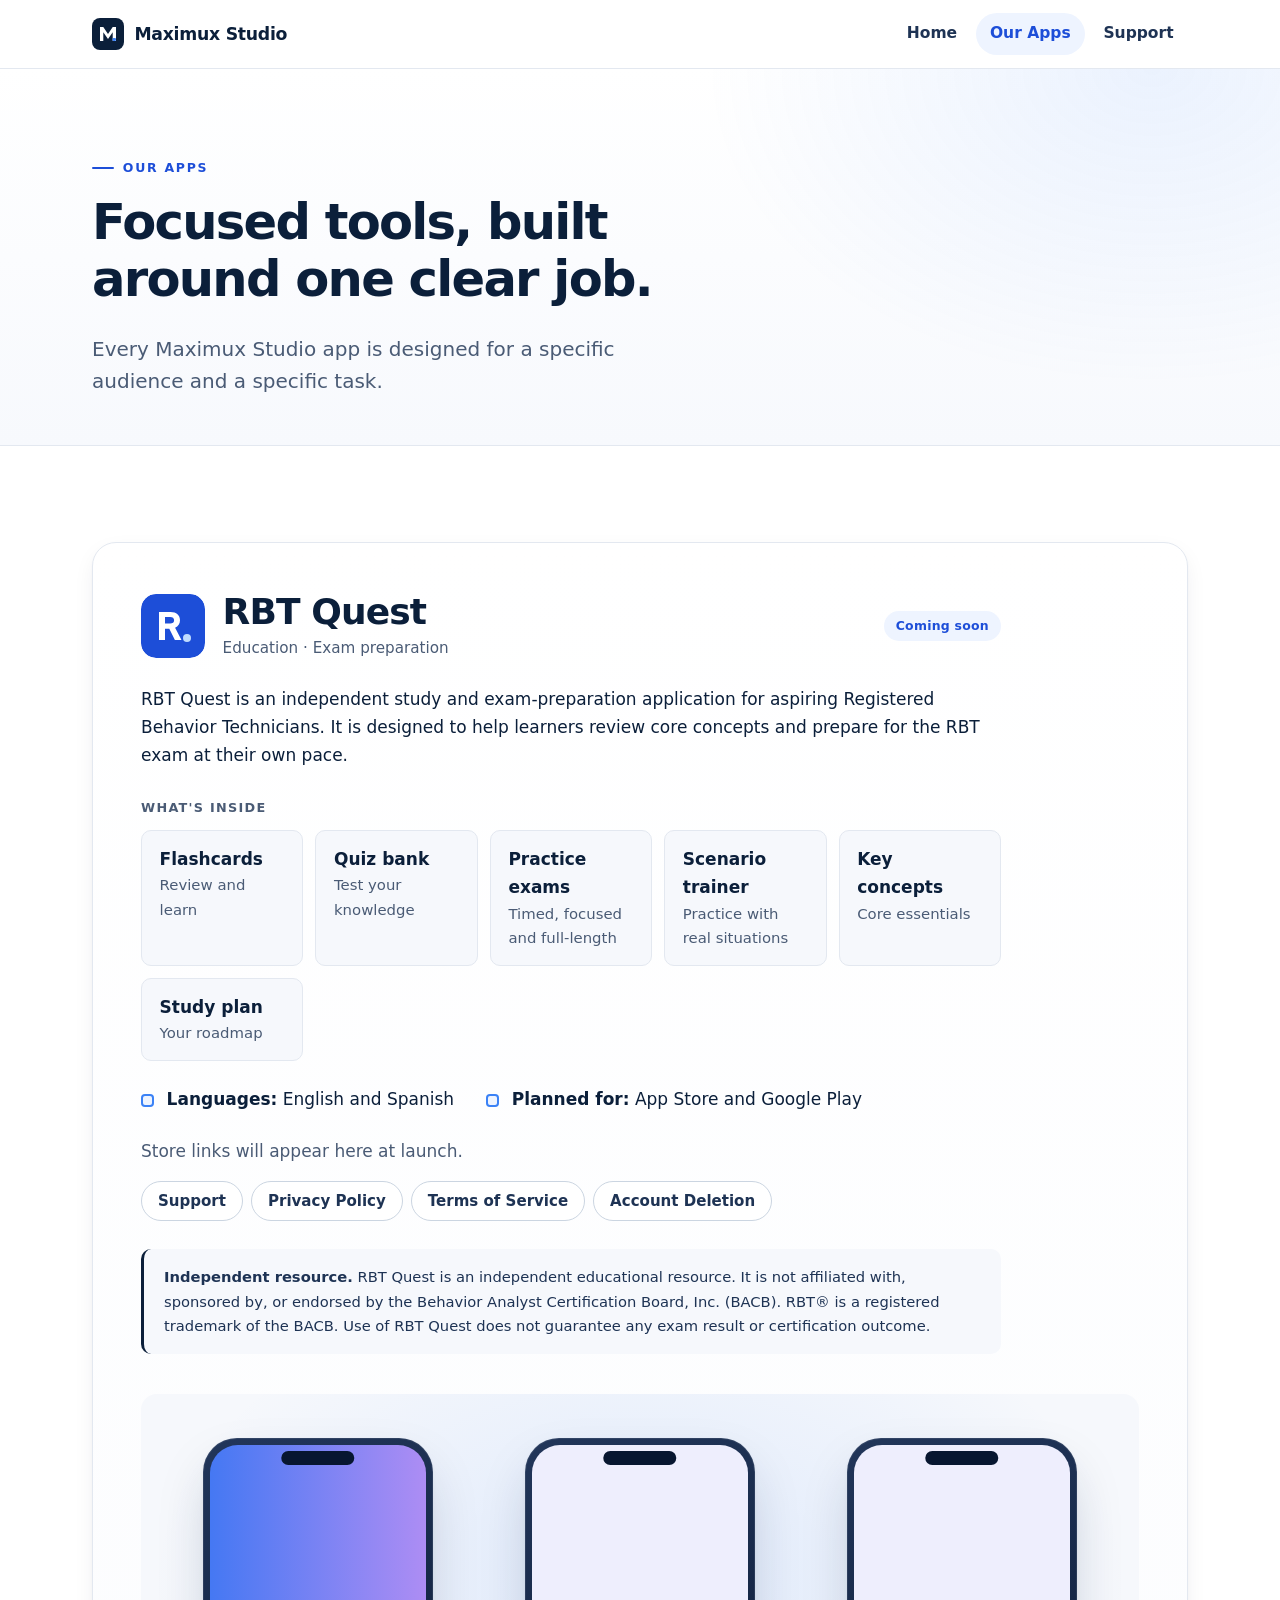
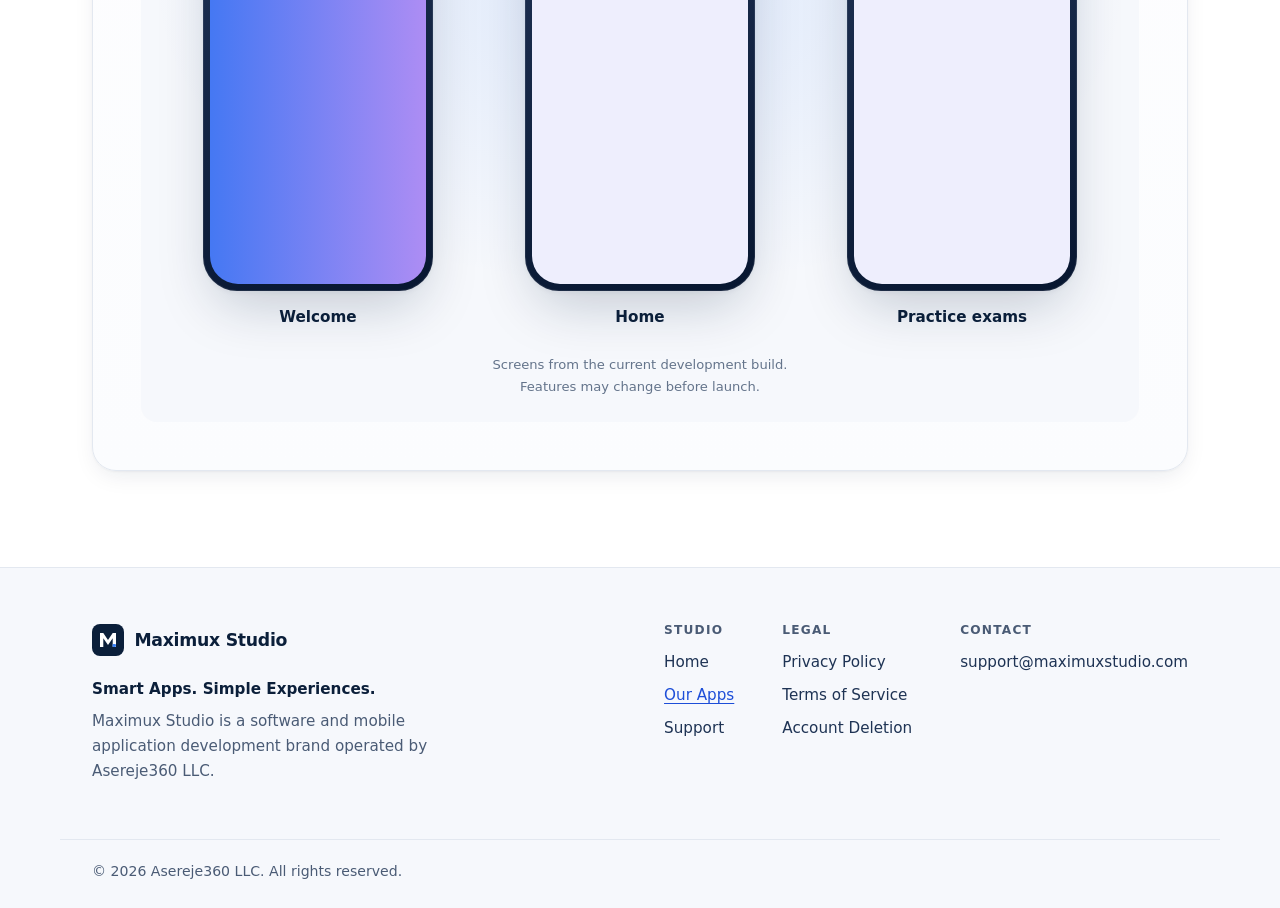
==== commit c51134d0: "Use real RBT Quest screenshots on Home and Apps Co-Authored-By: Claude Opus 5.5 <noreply@anthropic.c" ====
--- a/site/apps/index.html
+++ b/site/apps/index.html
@@ -65,9 +65,17 @@
               <span class="status">Coming soon</span>
             </div>
             <p>RBT Quest is an independent study and exam-preparation application for aspiring Registered Behavior Technicians. It is designed to help learners review core concepts and prepare for the RBT exam at their own pace.</p>
+            <h3 class="list-title">What's inside</h3>
+            <ul class="feature-list">
+              <li><strong>Flashcards</strong><span>Review and learn</span></li>
+              <li><strong>Quiz bank</strong><span>Test your knowledge</span></li>
+              <li><strong>Practice exams</strong><span>Timed, focused and full-length</span></li>
+              <li><strong>Scenario trainer</strong><span>Practice with real situations</span></li>
+              <li><strong>Key concepts</strong><span>Core essentials</span></li>
+              <li><strong>Study plan</strong><span>Your roadmap</span></li>
+            </ul>
             <ul class="app-facts">
-              <li><strong>For:</strong> aspiring Registered Behavior Technicians</li>
-              <li><strong>Purpose:</strong> study and exam preparation</li>
+              <li><strong>Languages:</strong> English and Spanish</li>
               <li><strong>Planned for:</strong> App Store and Google Play</li>
             </ul>
             <p class="store-note">Store links will appear here at launch.</p>
@@ -81,33 +89,43 @@
               <p><strong>Independent resource.</strong> RBT Quest is an independent educational resource. It is not affiliated with, sponsored by, or endorsed by the Behavior Analyst Certification Board, Inc. (BACB). RBT&reg; is a registered trademark of the BACB. Use of RBT Quest does not guarantee any exam result or certification outcome.</p>
             </aside>
           </div>
-          <div class="app-card-visual">
-          <figure class="device device-sm">
-            <div class="device-frame" aria-hidden="true">
-              <div class="device-screen">
-                <div class="ds-notch"></div>
-                <div class="ds-header">
-                  <span class="ds-icon">R</span>
-                  <span class="ds-title">RBT Quest</span>
+          <div class="app-gallery">
+            <ul class="screens" aria-label="RBT Quest screens" tabindex="0">
+              <li>
+                <div class="device device-sm">
+                  <div class="device-frame">
+                    <div class="device-screen device-screen--welcome">
+                      <span class="ds-notch" aria-hidden="true"></span>
+                      <img src="../assets/img/rbt-quest/welcome.webp" width="600" height="1152" alt="RBT Quest welcome screen asking for a first name, in English and Spanish." loading="lazy" decoding="async">
+                    </div>
+                  </div>
                 </div>
-                <div class="ds-card ds-card-accent">
-                  <span class="sk sk-light w45"></span>
-                  <span class="sk sk-light w80"></span>
-                  <span class="ds-progress"><span></span></span>
+                <p class="screen-label">Welcome</p>
+              </li>
+              <li>
+                <div class="device device-sm">
+                  <div class="device-frame">
+                    <div class="device-screen device-screen--app">
+                      <span class="ds-notch" aria-hidden="true"></span>
+                      <img src="../assets/img/rbt-quest/home.webp" width="600" height="1152" alt="RBT Quest home screen with a Study Hub, a Continue Studying card, and quick access to Flashcards, Quiz Bank, Practice Exams, Scenario Trainer, Key Concepts and Study Plan." loading="lazy" decoding="async">
+                    </div>
+                  </div>
                 </div>
-                <div class="ds-card">
-                  <span class="sk w90"></span>
-                  <span class="sk w70"></span>
-                  <span class="ds-option"><span class="ds-radio"></span><span class="sk w60"></span></span>
-                  <span class="ds-option is-selected"><span class="ds-radio"></span><span class="sk w70"></span></span>
-                  <span class="ds-option"><span class="ds-radio"></span><span class="sk w50"></span></span>
+                <p class="screen-label">Home</p>
+              </li>
+              <li>
+                <div class="device device-sm">
+                  <div class="device-frame">
+                    <div class="device-screen device-screen--app">
+                      <span class="ds-notch" aria-hidden="true"></span>
+                      <img src="../assets/img/rbt-quest/practice-exams.webp" width="600" height="1152" alt="RBT Quest Practice Exams screen listing five timed practice exams, focused and full-length." loading="lazy" decoding="async">
+                    </div>
+                  </div>
                 </div>
-                <div class="ds-tiles"><span class="ds-tile"><span class="sk w60"></span><span class="sk w80"></span></span><span class="ds-tile"><span class="sk w50"></span><span class="sk w70"></span></span></div>
-                <div class="ds-tabbar"><span class="is-active"></span><span></span><span></span><span></span></div>
-              </div>
-            </div>
-            <figcaption class="device-caption">Illustrative preview, not an actual app screenshot.</figcaption>
-          </figure>
+                <p class="screen-label">Practice exams</p>
+              </li>
+            </ul>
+            <p class="device-caption">Screens from the current development build. Features may change before launch.</p>
           </div>
         </article>
       </div>
--- a/site/assets/css/styles.css
+++ b/site/assets/css/styles.css
@@ -182,60 +182,36 @@
   .hero-grid { grid-template-columns: minmax(0, 1.15fr) minmax(0, .85fr); gap: 4rem; }
 }
 
-/* ---------- Device preview (illustrative, pure CSS) ---------- */
-.device { margin: 0 auto; width: min(100%, 300px); }
+/* ---------- Device frame (real app screenshots) ---------- */
+.device { width: min(100%, 290px); }
 .device-frame {
-  position: relative; padding: 10px; border-radius: 44px;
-  background: linear-gradient(160deg, #1B2D4F, var(--navy-900));
+  position: relative; padding: 9px; border-radius: 42px;
+  background: linear-gradient(160deg, #22365A, var(--navy-900));
   box-shadow: var(--shadow-lg), inset 0 0 0 1px rgba(255, 255, 255, .08);
-  transform: rotate(-2deg);
-}
-.device-screen {
-  position: relative; display: flex; flex-direction: column; gap: 12px;
-  aspect-ratio: 9 / 18.5; overflow: hidden; border-radius: 35px;
-  padding: 44px 16px 16px;
-  background: linear-gradient(180deg, #F8FAFF 0%, #EEF3FD 100%);
-}
-.ds-notch { position: absolute; top: 11px; left: 50%; transform: translateX(-50%); width: 84px; height: 22px; border-radius: 999px; background: var(--navy-900); }
-.ds-header { display: flex; align-items: center; gap: 10px; padding: 0 2px 4px; }
-.ds-icon {
-  display: grid; place-items: center; width: 30px; height: 30px; border-radius: 9px;
-  background: var(--blue); color: #fff; font-weight: 800; font-size: .9rem;
-}
-.ds-title { font-weight: 750; font-size: .95rem; letter-spacing: -0.01em; color: var(--navy); }
-.ds-card {
-  display: flex; flex-direction: column; gap: 9px;
-  background: #fff; border: 1px solid #E6ECF5; border-radius: 16px; padding: 14px;
-  box-shadow: 0 1px 2px rgba(11, 31, 58, .04);
-}
-.ds-card-accent { background: linear-gradient(140deg, var(--blue), #2B5FE8 60%, #3B6EF0); border: 0; }
-.sk { display: block; height: 8px; border-radius: 999px; background: #DCE4F0; }
-.sk-light { background: rgba(255, 255, 255, .45); }
-.w45 { width: 45%; } .w50 { width: 50%; } .w60 { width: 60%; } .w70 { width: 70%; } .w80 { width: 80%; } .w90 { width: 90%; }
-.ds-progress { display: block; height: 6px; border-radius: 999px; background: rgba(255, 255, 255, .25); margin-top: 4px; }
-.ds-progress span { display: block; width: 58%; height: 100%; border-radius: inherit; background: #fff; }
-.ds-option { display: flex; align-items: center; gap: 9px; padding: 9px 10px; border: 1px solid #E6ECF5; border-radius: 11px; }
-.ds-option .sk { flex: 1; max-width: 70%; }
-.ds-option.is-selected { border-color: var(--blue-500); background: var(--blue-50); }
-.ds-radio { width: 13px; height: 13px; flex: none; border-radius: 50%; border: 2px solid var(--border-strong); }
-.ds-option.is-selected .ds-radio { border-color: var(--blue); background: radial-gradient(circle, var(--blue) 0 3px, #fff 3.5px); }
-.ds-tabbar {
-  margin-top: auto; display: flex; justify-content: space-around; align-items: center;
-  padding: 12px 8px; background: #fff; border-radius: 16px; border: 1px solid #E6ECF5;
-}
-.ds-tabbar span { width: 18px; height: 18px; border-radius: 6px; background: #DCE4F0; }
-.ds-tabbar span.is-active { background: var(--blue); }
-.device-caption {
-  margin-top: 1.5rem; text-align: center; font-size: .82rem; color: var(--subtle);
-}
-.device-caption::before { content: "ⓘ "; }
-.device-sm { width: min(100%, 250px); }
-@media (max-width: 899px) { .hero .device { width: min(72%, 260px); } }
-.ds-tiles { display: grid; grid-template-columns: 1fr 1fr; gap: 10px; }
-.ds-tile { display: flex; flex-direction: column; gap: 8px; padding: 12px; background: #fff; border: 1px solid #E6ECF5; border-radius: 14px; }
-/* The screen's height follows its width (aspect-ratio); drop the filler tiles when it's too short to fit them. */
-.device-screen { container-type: size; }
-@container (max-height: 485px) { .ds-tiles { display: none; } }
+}
+.device-screen { position: relative; overflow: hidden; border-radius: 34px; padding-top: 30px; background: #EEEEFD; }
+.device-screen--welcome { background: linear-gradient(90deg, #4578F3, #AD8DF4); }
+.device-screen img { display: block; width: 100%; height: auto; }
+.ds-notch { position: absolute; top: 8px; left: 50%; transform: translateX(-50%); width: 34%; height: 18px; border-radius: 999px; background: var(--navy-900); z-index: 1; }
+
+/* Hero: two overlapping phones on wide screens, one phone on small screens */
+.device-stack { position: relative; margin: 0 auto; width: min(100%, 440px); }
+.device-stack .device-front { position: relative; z-index: 2; width: min(78%, 290px); margin: 0 auto; }
+.device-stack .device-back { display: none; }
+@media (min-width: 900px) {
+  .device-stack { padding-top: 2.5rem; }
+  .device-stack .device-front { margin: 0; transform: rotate(-3deg); }
+  .device-stack .device-back {
+    display: block; position: absolute; z-index: 1; top: 0; right: 0; width: 62%;
+    transform: rotate(5deg); opacity: .95;
+  }
+  .device-stack .device-back .device-frame { box-shadow: var(--shadow); }
+}
+.device-caption { margin: 1.5rem auto 0; max-width: 340px; text-align: center; font-size: .82rem; color: var(--subtle); }
+.device-sm { width: 100%; max-width: 230px; margin: 0 auto; }
+.device-sm .device-frame { padding: 7px; border-radius: 34px; }
+.device-sm .device-screen { border-radius: 28px; padding-top: 24px; }
+.device-sm .ds-notch { top: 6px; height: 14px; }
 
 /* ---------- Featured app ---------- */
 .featured { padding: 0 0 clamp(3.5rem, 8vw, 6rem); background: #F7F9FD; }
@@ -305,15 +281,24 @@
 
 /* ---------- Apps page ---------- */
 .app-card {
-  display: grid; gap: 2.5rem; align-items: center;
+  display: grid; gap: 2.5rem;
   border: 1px solid var(--border); border-radius: var(--radius-lg); padding: clamp(1.5rem, 4vw, 3rem);
   background: linear-gradient(180deg, #fff, #FBFCFE); box-shadow: var(--shadow); scroll-margin-top: 96px;
 }
+.app-card-main { max-width: 860px; }
 .app-card-head { display: flex; align-items: center; gap: 1.1rem; margin-bottom: 1.5rem; flex-wrap: wrap; }
 .app-card-head h2 { margin: 0; }
 .app-card-head .meta { margin: .2rem 0 0; }
 .app-card-head .status { margin-left: auto; }
-.app-facts { list-style: none; padding: 0; margin: 1.5rem 0; display: grid; gap: .5rem; }
+.list-title { margin: 2rem 0 .9rem; font-size: .8rem; text-transform: uppercase; letter-spacing: .1em; color: var(--muted); }
+.feature-list { list-style: none; margin: 0; padding: 0; display: grid; gap: .75rem; grid-template-columns: repeat(auto-fit, minmax(min(100%, 150px), 1fr)); }
+.feature-list li {
+  display: flex; flex-direction: column; padding: .9rem 1.1rem; border-radius: var(--radius-sm);
+  background: var(--bg-alt); border: 1px solid var(--border);
+}
+.feature-list strong { font-weight: 700; }
+.feature-list span { font-size: .93rem; color: var(--muted); }
+.app-facts { list-style: none; padding: 0; margin: 1.5rem 0; display: flex; flex-wrap: wrap; gap: .5rem 2rem; }
 .app-facts li { padding-left: 1.6rem; position: relative; }
 .app-facts li::before {
   content: ""; position: absolute; left: 0; top: .5em; width: .8rem; height: .8rem; border-radius: 4px;
@@ -326,8 +311,21 @@
   text-decoration: none; font-size: .94rem; font-weight: 600; color: var(--navy-700); background: #fff;
 }
 .app-links a:hover { border-color: var(--blue); color: var(--blue); }
-.app-card-visual { padding: 2rem 1rem; border-radius: var(--radius); background: radial-gradient(70% 60% at 50% 40%, rgba(59, 130, 246, .14), rgba(59, 130, 246, 0) 70%), var(--bg-alt); }
-@media (min-width: 900px) { .app-card { grid-template-columns: 1.35fr .65fr; gap: 3.5rem; } }
+.app-gallery {
+  padding: clamp(1.75rem, 4vw, 2.75rem) clamp(1rem, 3vw, 2rem) 1.5rem; border-radius: var(--radius);
+  background: radial-gradient(70% 70% at 50% 30%, rgba(59, 130, 246, .12), rgba(59, 130, 246, 0) 70%), var(--bg-alt);
+}
+.screens { list-style: none; margin: 0; padding: 0; display: grid; gap: 2rem; grid-template-columns: repeat(auto-fit, minmax(190px, 1fr)); }
+.screen-label { margin: .9rem 0 0; text-align: center; font-weight: 650; font-size: .95rem; }
+/* Small screens: swipeable row instead of a tall stack */
+@media (max-width: 639px) {
+  .screens {
+    display: flex; gap: 1rem; overflow-x: auto; scroll-snap-type: x mandatory; overscroll-behavior-x: contain;
+    margin: 0 calc(-1 * clamp(1rem, 3vw, 2rem)); padding: 0 clamp(1rem, 3vw, 2rem) .75rem;
+  }
+  .screens li { flex: 0 0 68%; scroll-snap-align: center; }
+  .screens:focus-visible { outline-offset: -3px; }
+}
 
 .disclaimer {
   background: var(--bg-alt); border-left: 3px solid var(--navy); border-radius: var(--radius-sm);
@@ -411,7 +409,7 @@
 
 /* ---------- Print ---------- */
 @media print {
-  .site-header, .site-footer, .skip-link, .draft-banner, .hero-visual, .app-card-visual { display: none; }
+  .site-header, .site-footer, .skip-link, .draft-banner, .hero-visual, .app-gallery { display: none; }
   .featured-panel, .contact-card { background: none; color: inherit; box-shadow: none; border: 1px solid #ccc; }
   .featured-panel h2, .featured-panel h3, .featured-points p, .featured-lead, .contact-email a { color: inherit; }
   a { color: inherit; }
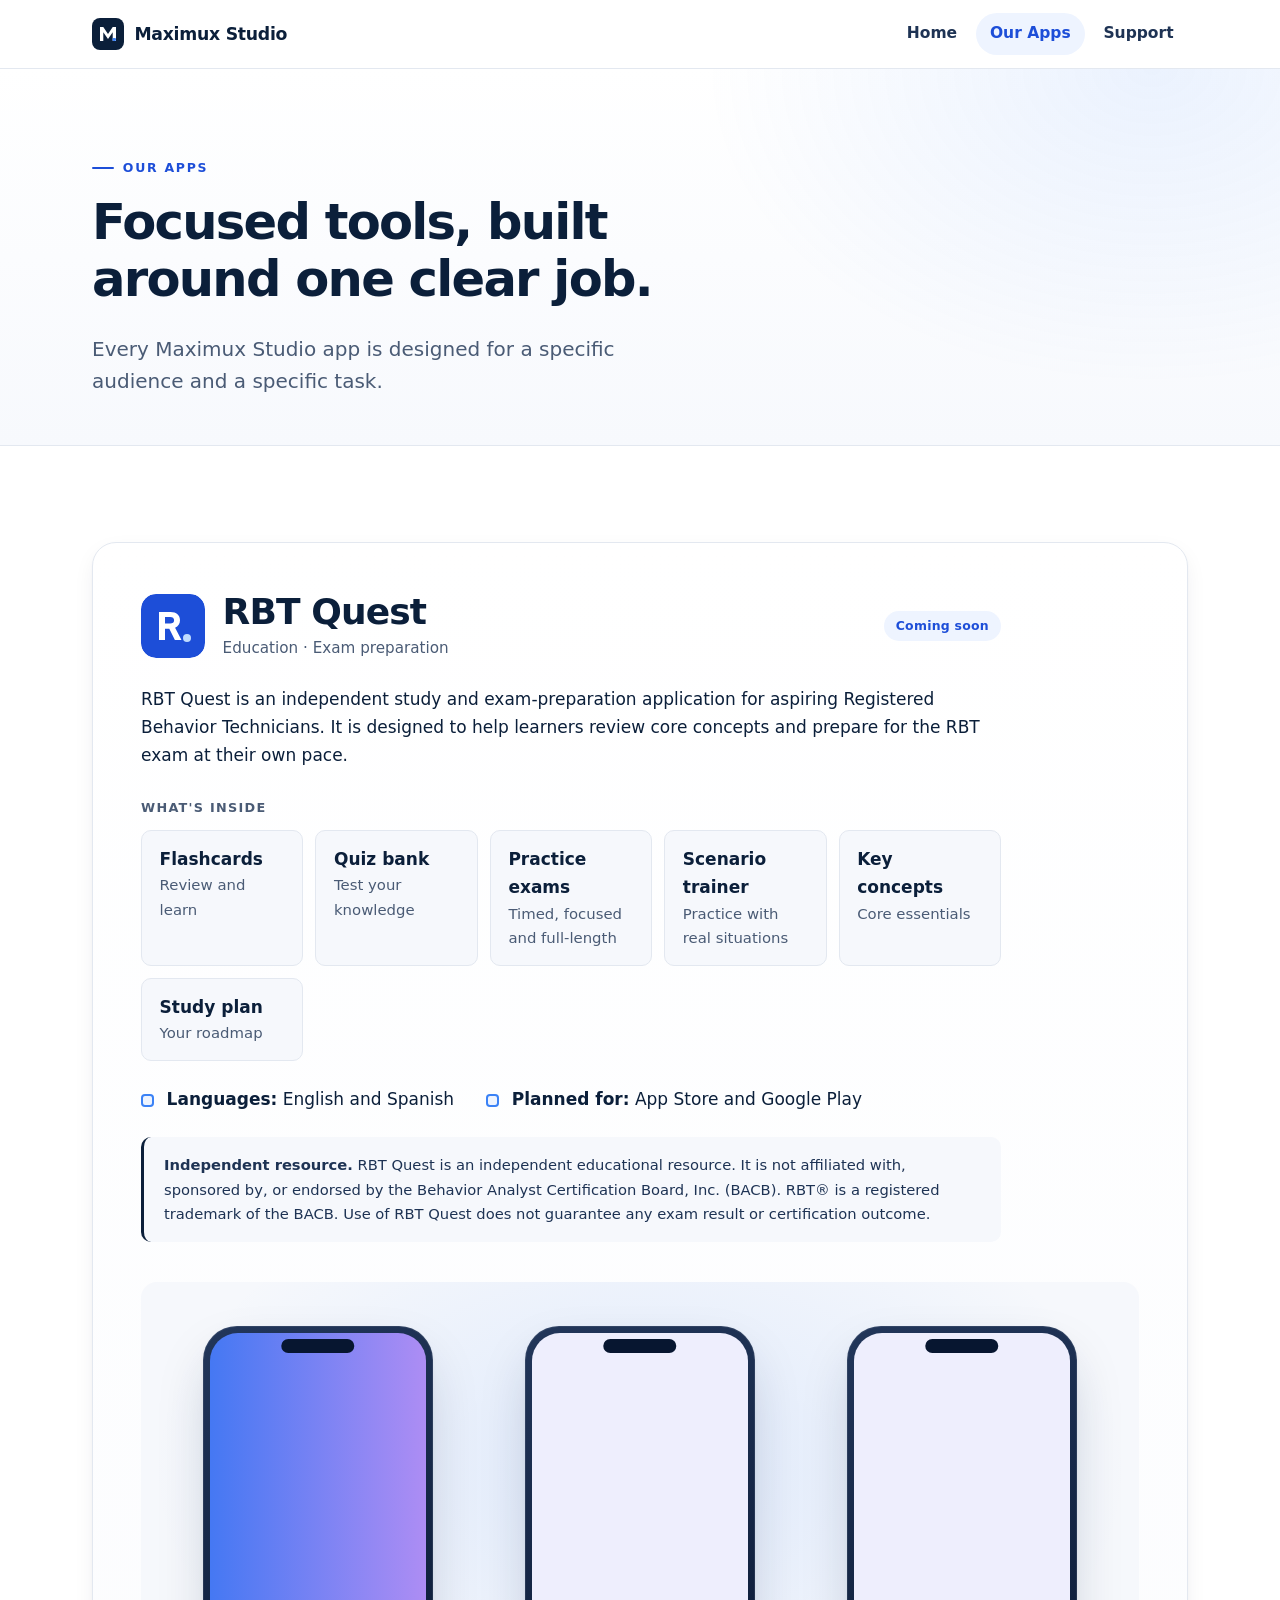
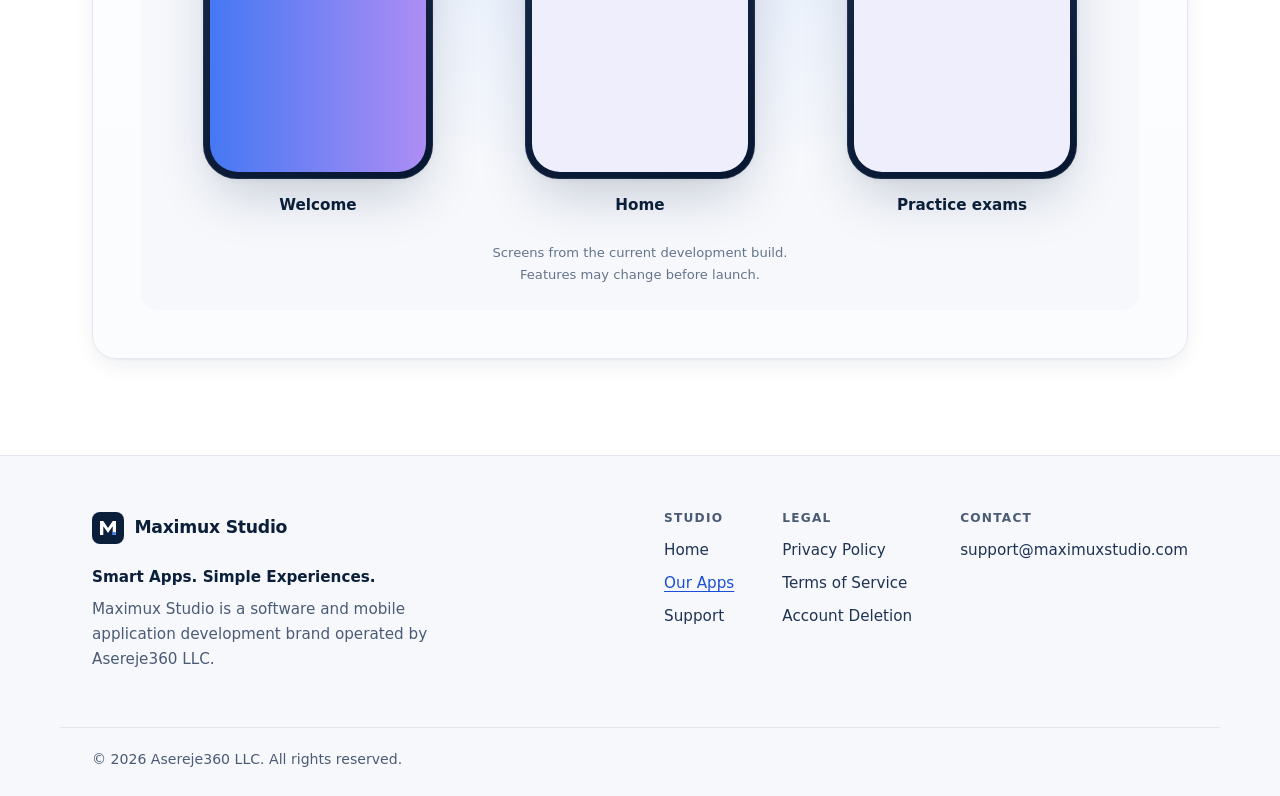
==== commit e891afe2: "Apps: remove store-links note and resource link row Co-Authored-By: Claude Opus 5.5 <noreply@anthrop" ====
--- a/site/apps/index.html
+++ b/site/apps/index.html
@@ -77,13 +77,6 @@
             <ul class="app-facts">
               <li><strong>Languages:</strong> English and Spanish</li>
               <li><strong>Planned for:</strong> App Store and Google Play</li>
-            </ul>
-            <p class="store-note">Store links will appear here at launch.</p>
-            <ul class="app-links" aria-label="RBT Quest resources">
-              <li><a href="../support/">Support</a></li>
-              <li><a href="../privacy/">Privacy Policy</a></li>
-              <li><a href="../terms/">Terms of Service</a></li>
-              <li><a href="../delete-account/">Account Deletion</a></li>
             </ul>
             <aside class="disclaimer" aria-label="Disclaimer">
               <p><strong>Independent resource.</strong> RBT Quest is an independent educational resource. It is not affiliated with, sponsored by, or endorsed by the Behavior Analyst Certification Board, Inc. (BACB). RBT&reg; is a registered trademark of the BACB. Use of RBT Quest does not guarantee any exam result or certification outcome.</p>
--- a/site/assets/css/styles.css
+++ b/site/assets/css/styles.css
@@ -304,13 +304,6 @@
   content: ""; position: absolute; left: 0; top: .5em; width: .8rem; height: .8rem; border-radius: 4px;
   background: var(--blue-50); box-shadow: inset 0 0 0 2px var(--blue-500);
 }
-.store-note { color: var(--muted); margin-bottom: 1rem; }
-.app-links { list-style: none; padding: 0; margin: 0 0 1.75rem; display: flex; flex-wrap: wrap; gap: .5rem; }
-.app-links a {
-  display: inline-flex; align-items: center; min-height: 40px; padding: .4rem 1rem; border: 1px solid var(--border-strong); border-radius: 999px;
-  text-decoration: none; font-size: .94rem; font-weight: 600; color: var(--navy-700); background: #fff;
-}
-.app-links a:hover { border-color: var(--blue); color: var(--blue); }
 .app-gallery {
   padding: clamp(1.75rem, 4vw, 2.75rem) clamp(1rem, 3vw, 2rem) 1.5rem; border-radius: var(--radius);
   background: radial-gradient(70% 70% at 50% 30%, rgba(59, 130, 246, .12), rgba(59, 130, 246, 0) 70%), var(--bg-alt);
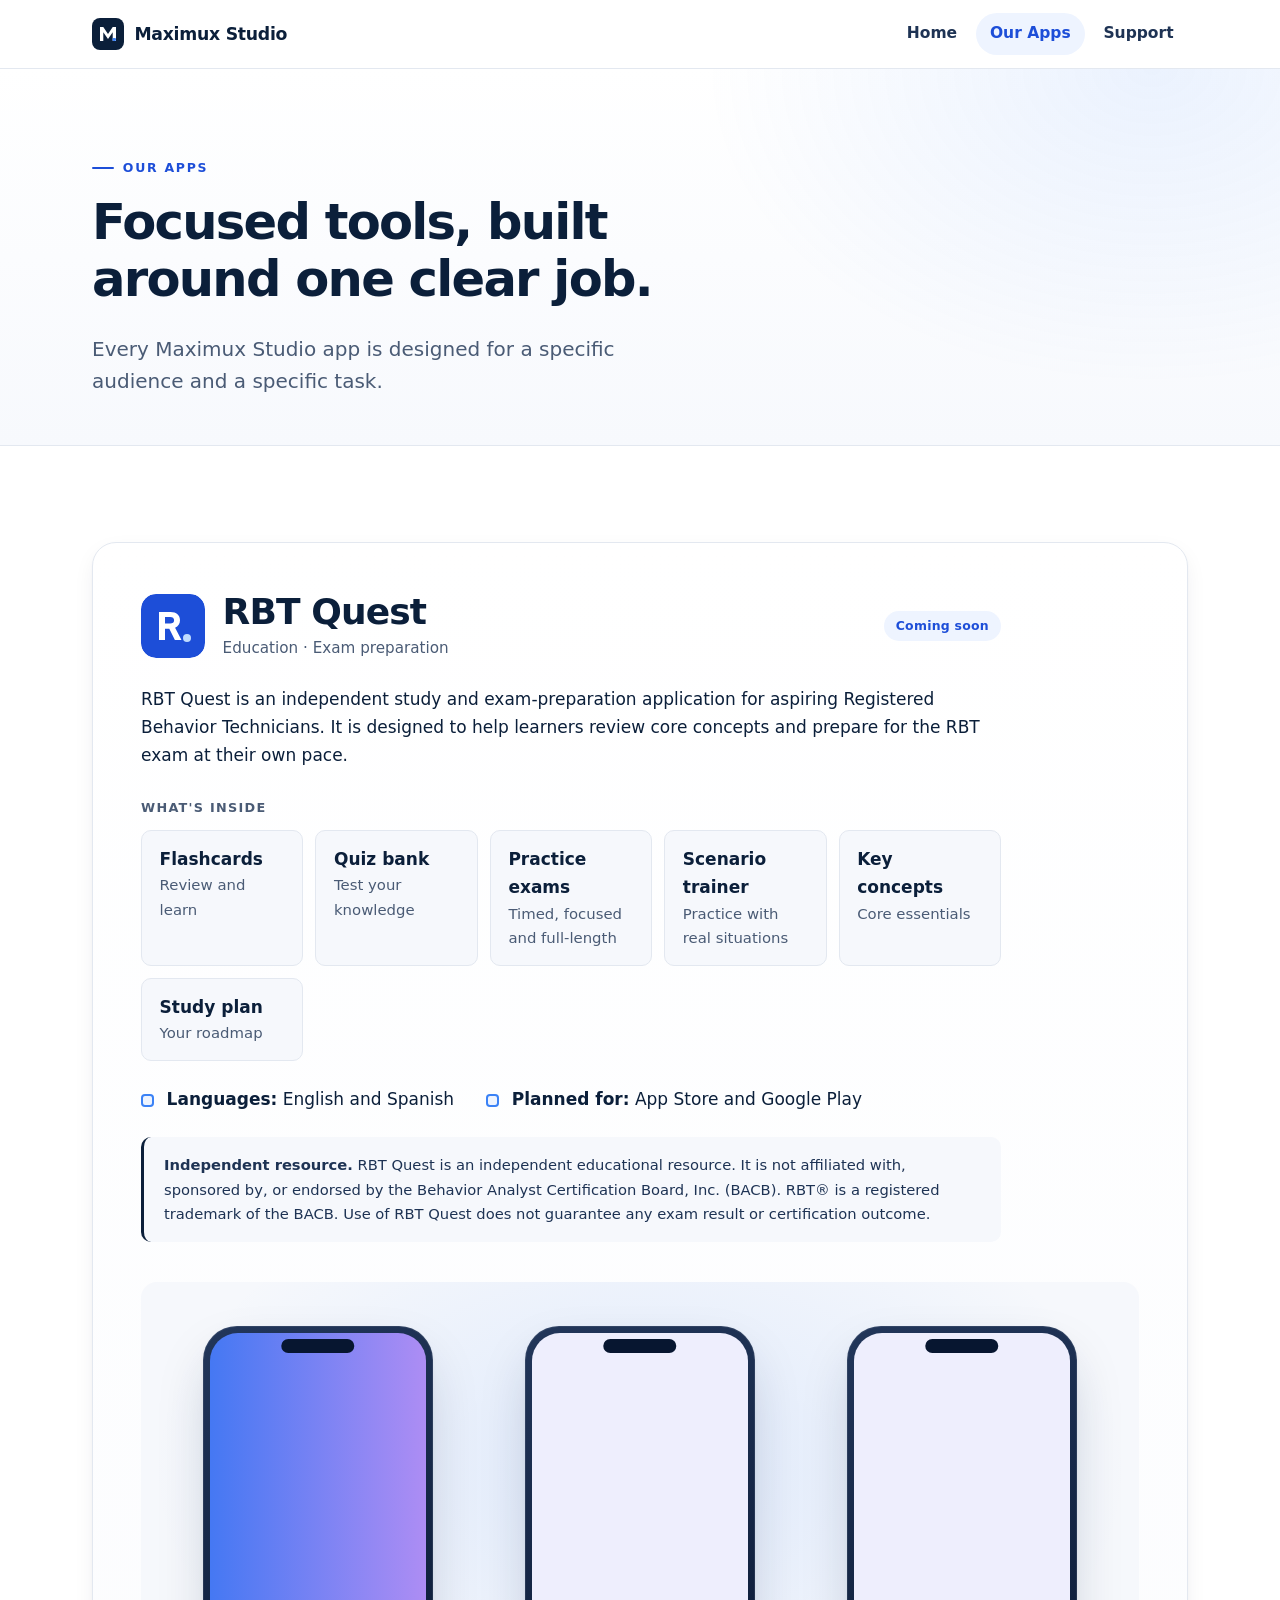
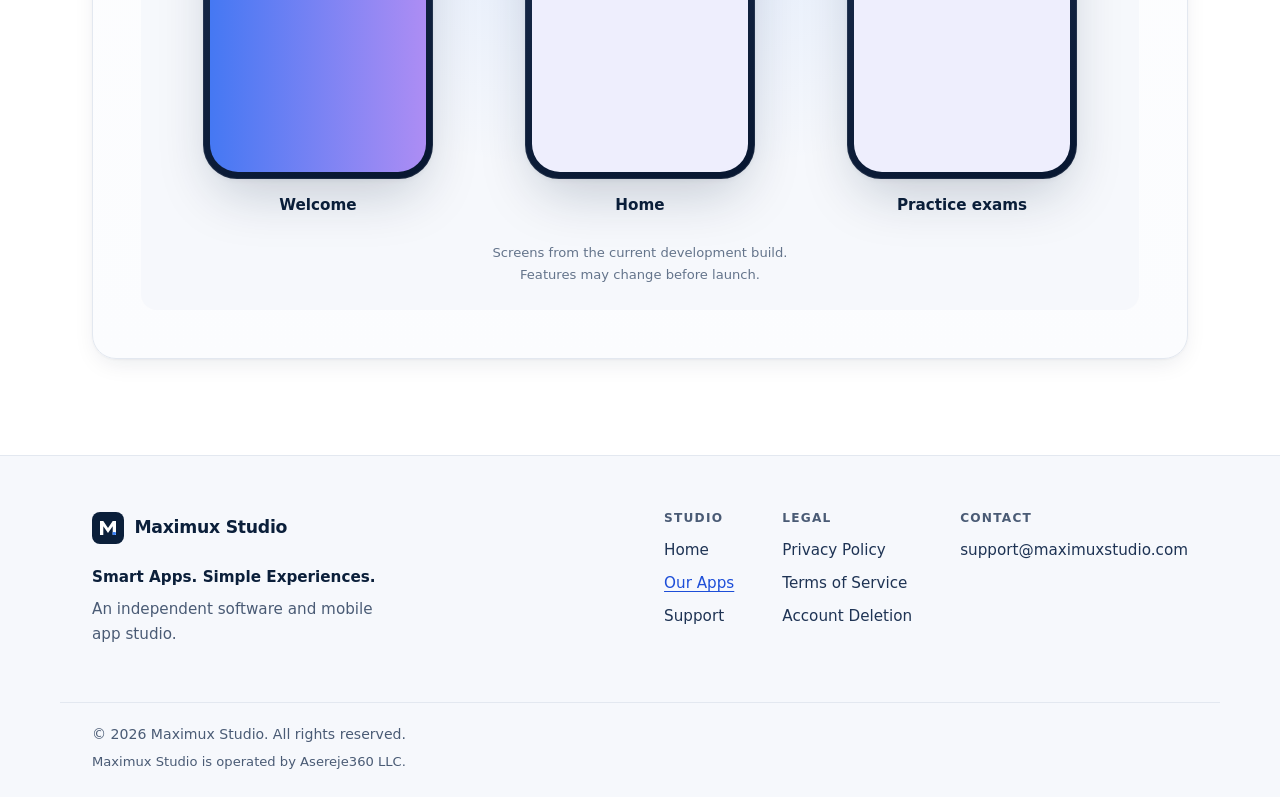
==== commit 16077a13: "Lead with Maximux Studio branding; name Asereje360 LLC in footer, Privacy and Terms Co-Authored-By: " ====
--- a/site/apps/index.html
+++ b/site/apps/index.html
@@ -129,7 +129,7 @@
       <div class="footer-brand">
         <a class="brand" href="../"><svg class="brand-mark" viewBox="0 0 32 32" width="32" height="32" aria-hidden="true" focusable="false"><rect width="32" height="32" rx="8" fill="#0B1F3A"/><path d="M8 23V9h3.3l4.7 6.9L20.7 9H24v14h-3.3v-8.7L16 21l-4.7-6.7V23z" fill="#fff"/><rect x="20.5" y="20" width="3.5" height="3" rx="1" fill="#3B82F6"/></svg><span class="brand-name">Maximux Studio</span></a>
         <p class="footer-tagline">Smart Apps. Simple Experiences.</p>
-        <p class="footer-legal">Maximux Studio is a software and mobile application development brand operated by Asereje360 LLC.</p>
+        <p class="footer-legal">An independent software and mobile app studio.</p>
       </div>
       <nav class="footer-nav" aria-label="Footer">
         <div>
@@ -157,7 +157,8 @@
       </nav>
     </div>
     <div class="container footer-bottom">
-      <p>&copy; 2026 Asereje360 LLC. All rights reserved.</p>
+      <p>&copy; 2026 Maximux Studio. All rights reserved.</p>
+      <p class="footer-operator">Maximux Studio is operated by Asereje360 LLC.</p>
     </div>
   </footer>
 </body>
--- a/site/assets/css/styles.css
+++ b/site/assets/css/styles.css
@@ -407,3 +407,4 @@
   .featured-panel h2, .featured-panel h3, .featured-points p, .featured-lead, .contact-email a { color: inherit; }
   a { color: inherit; }
 }
+.footer-bottom p + .footer-operator { margin-top: .3rem; font-size: .82rem; }
